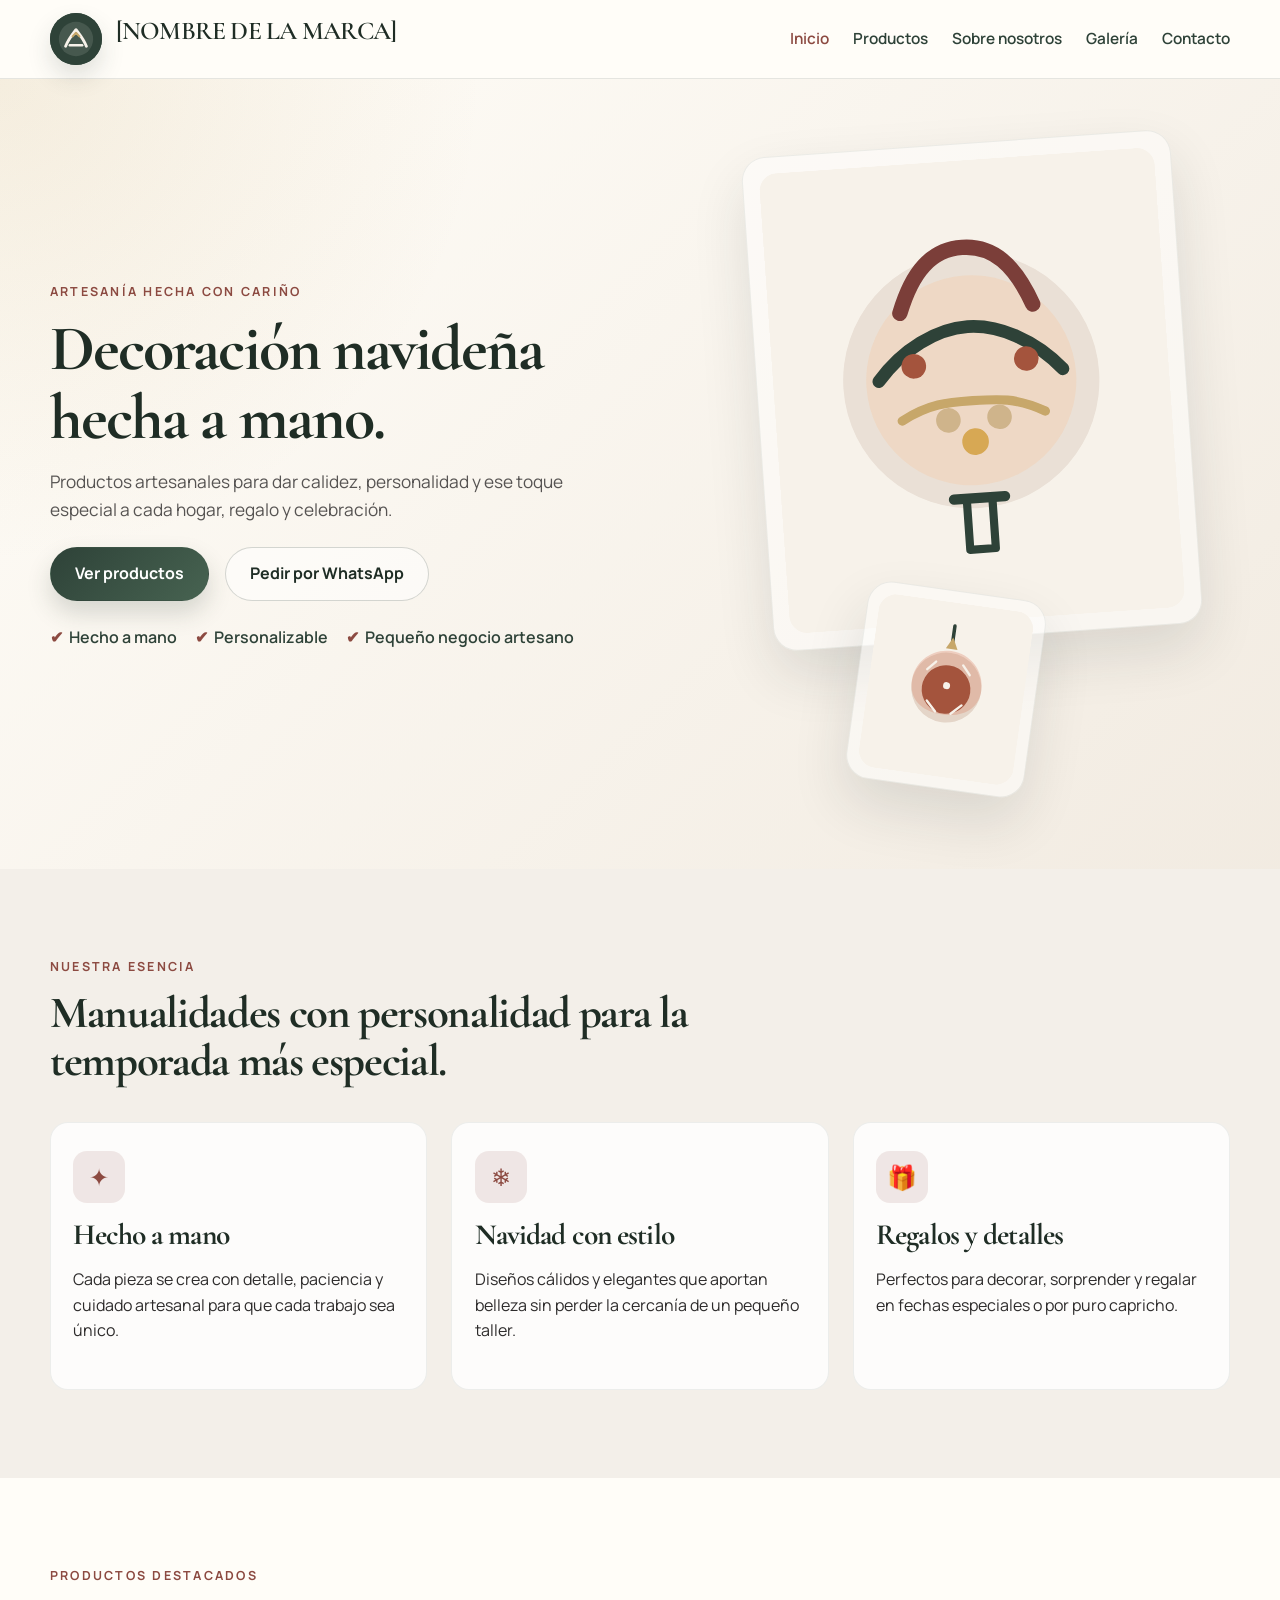
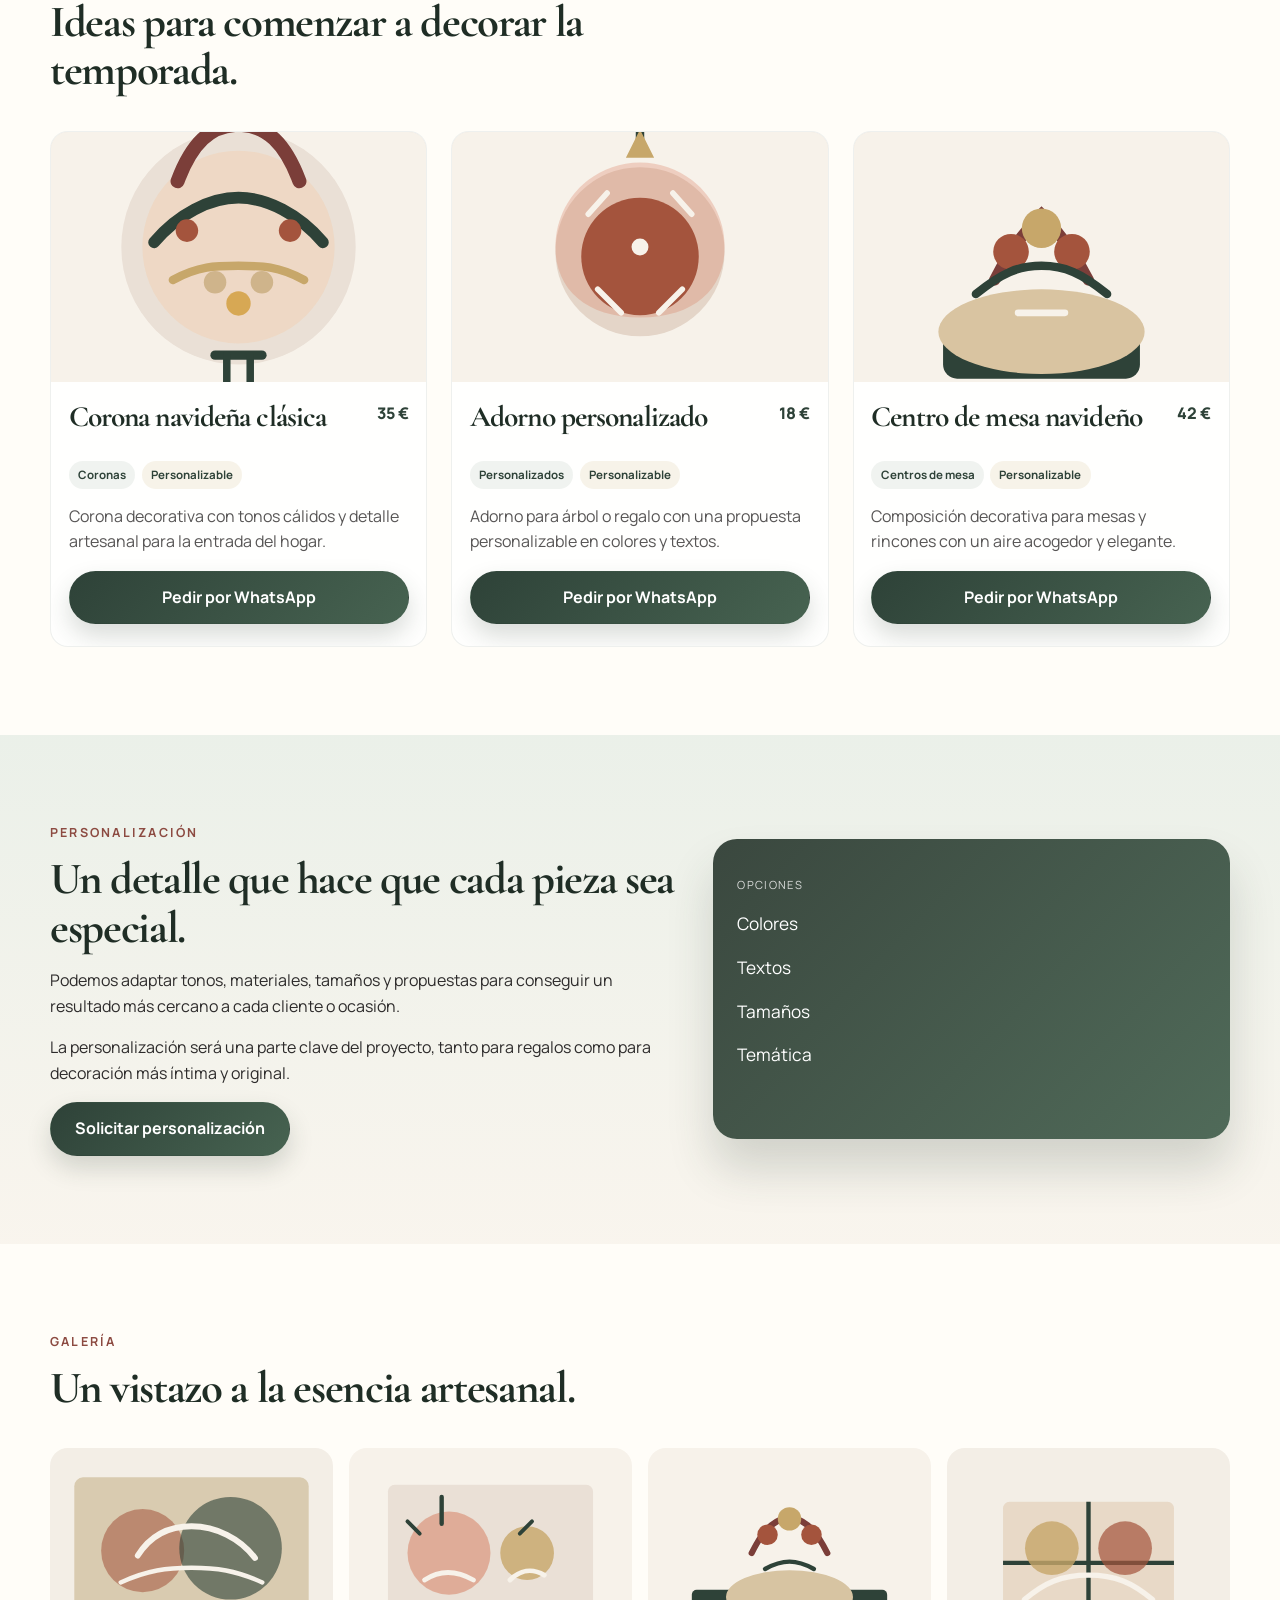
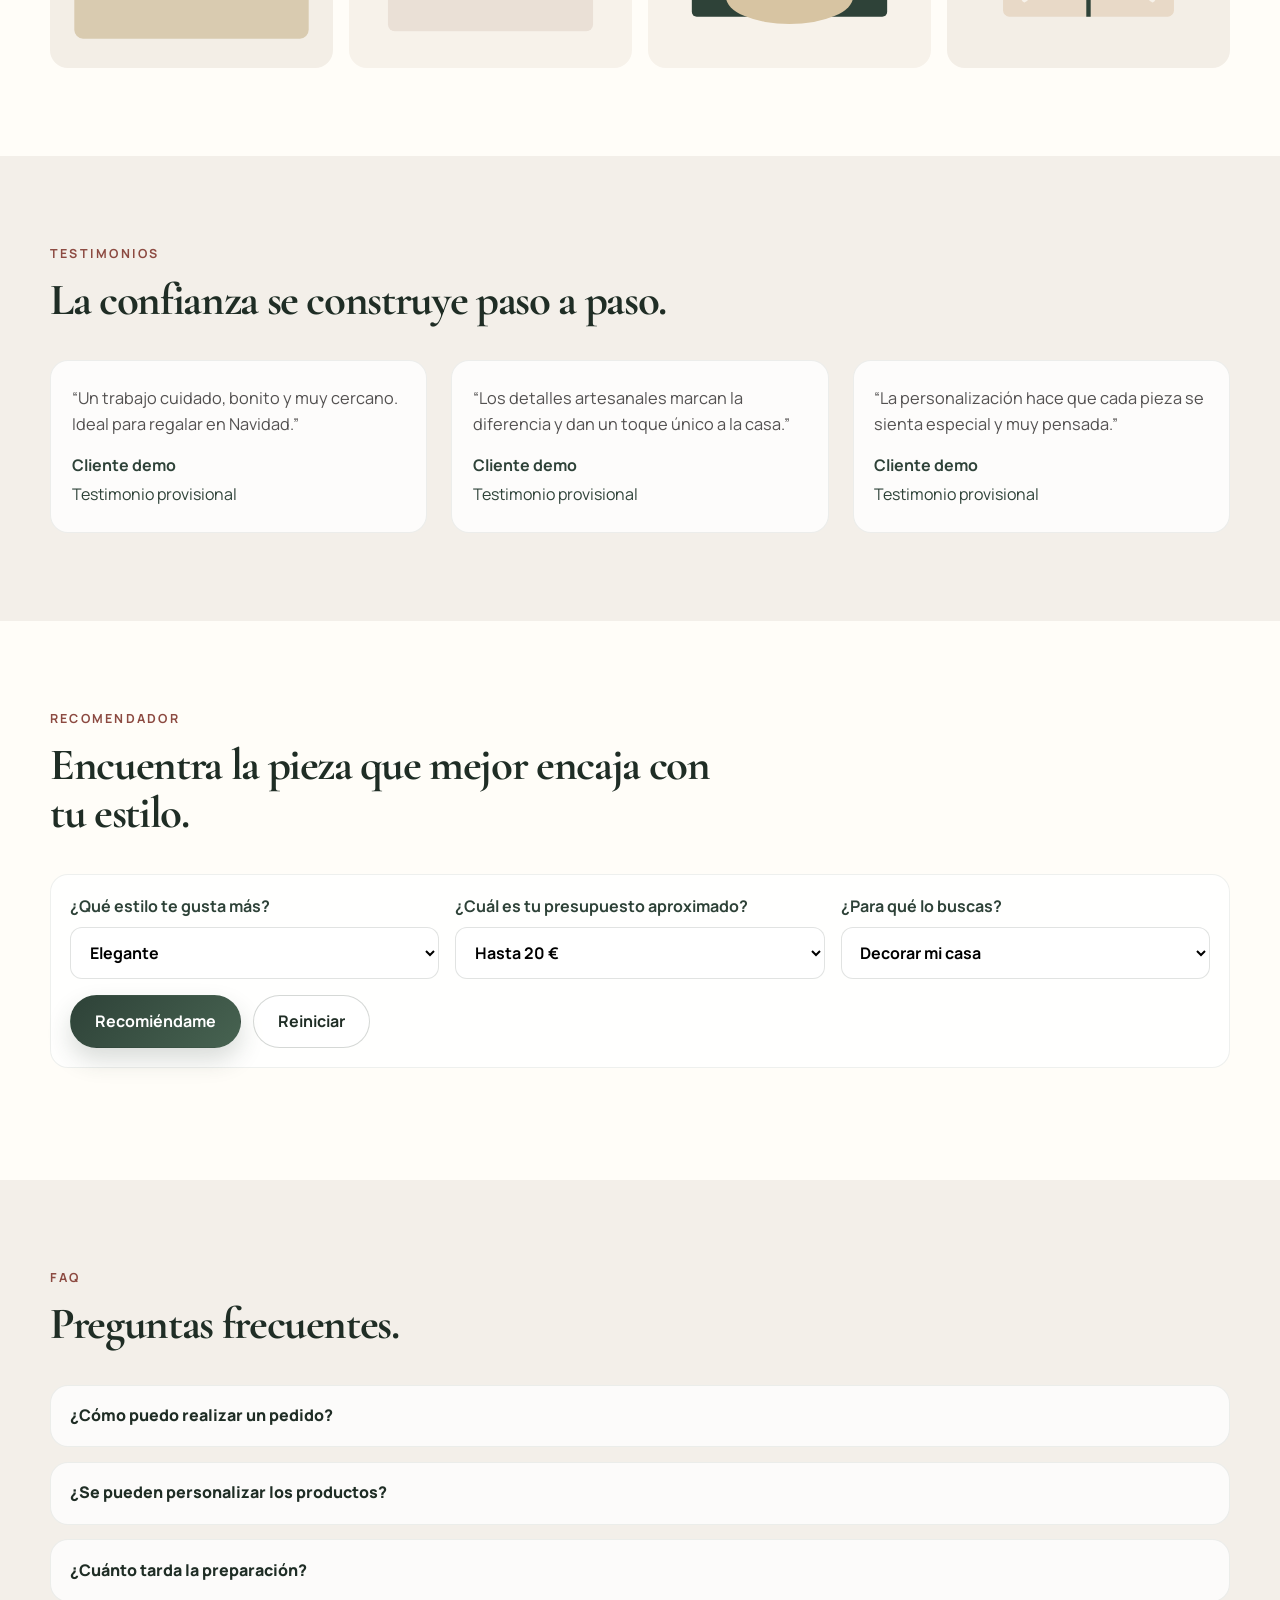
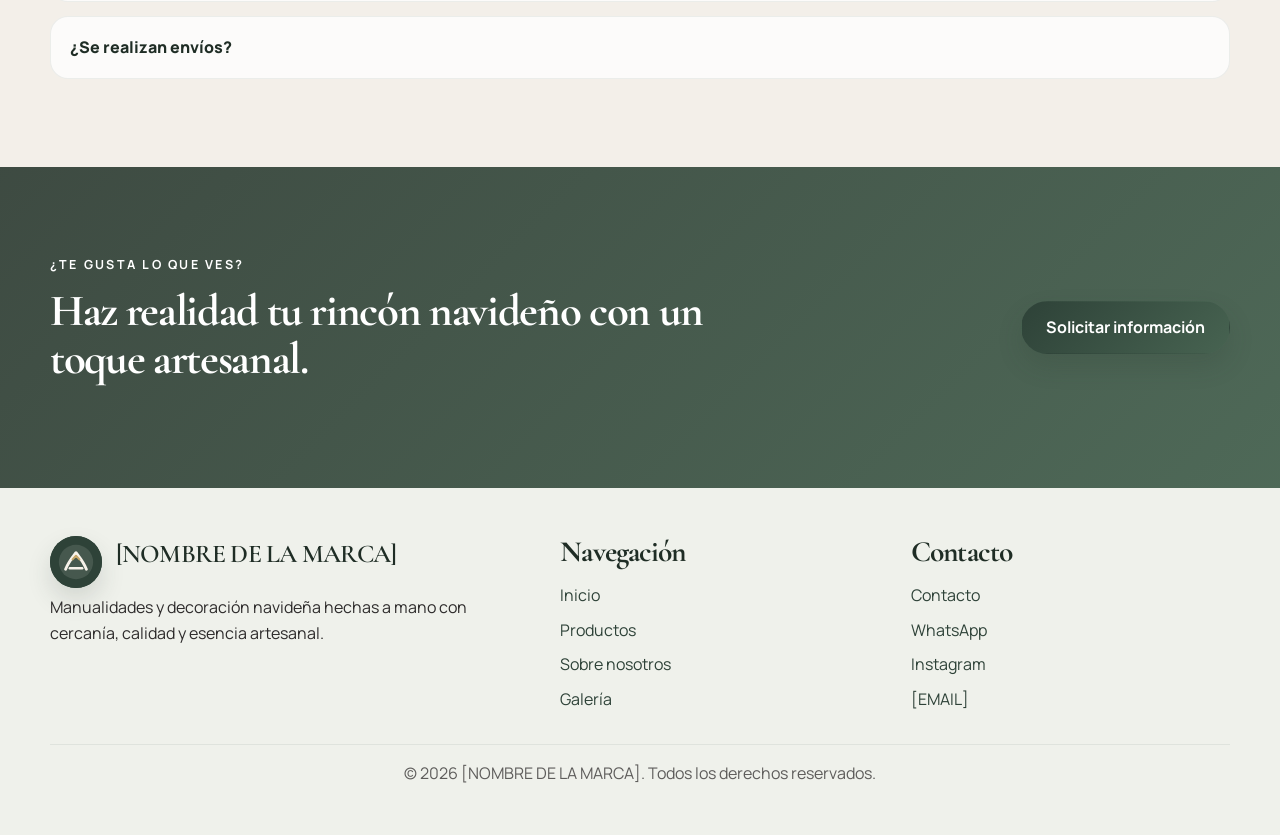
==== index.html @ ba1dcad4 "primer commit" ====
<!DOCTYPE html>
<html lang="es">
  <head>
    <meta charset="UTF-8" />
    <meta name="viewport" content="width=device-width, initial-scale=1.0" />
    <link rel="icon" href="img/logo/logo-placeholder.svg" type="image/svg+xml" />
    <title>[NOMBRE DE LA MARCA] | Decoración navideña hecha a mano</title>
    <meta
      name="description"
      content="Descubre la decoración navideña artesanal hecha a mano. Productos personalizados, regalos y detalles con encanto para cada hogar."
    />
    <meta property="og:title" content="[NOMBRE DE LA MARCA]" />
    <meta
      property="og:description"
      content="Manualidades y decoración navideña hechas a mano con un toque cercano y artesanal."
    />
    <meta property="og:type" content="website" />
    <meta name="theme-color" content="#3d4f3d" />
    <link rel="preconnect" href="https://fonts.googleapis.com" />
    <link rel="preconnect" href="https://fonts.gstatic.com" crossorigin />
    <link
      href="https://fonts.googleapis.com/css2?family=Cormorant+Garamond:wght@500;600;700&family=Manrope:wght@400;500;600;700&display=swap"
      rel="stylesheet"
    />
    <link rel="stylesheet" href="css/styles.css" />
  </head>
  <body data-page="home">
    <header class="site-header">
      <div class="container nav-wrapper">
        <a href="index.html" class="brand" aria-label="Volver a inicio">
          <img src="img/logo/logo-placeholder.svg" alt="Logo de [NOMBRE DE LA MARCA]" class="brand__logo" />
          <span class="brand__name">[NOMBRE DE LA MARCA]</span>
        </a>

        <button class="nav-toggle" aria-expanded="false" aria-controls="site-nav" aria-label="Abrir menú">
          <span></span>
          <span></span>
          <span></span>
        </button>

        <nav id="site-nav" class="site-nav" aria-label="Navegación principal">
          <ul>
            <li><a href="index.html" class="active">Inicio</a></li>
            <li><a href="productos.html">Productos</a></li>
            <li><a href="sobre-nosotros.html">Sobre nosotros</a></li>
            <li><a href="galeria.html">Galería</a></li>
            <li><a href="contacto.html">Contacto</a></li>
          </ul>
        </nav>
      </div>
    </header>

    <main>
      <section class="hero">
        <div class="container hero__grid">
          <div class="hero__content reveal">
            <p class="eyebrow">Artesanía hecha con cariño</p>
            <h1>Decoración navideña hecha a mano.</h1>
            <p class="hero__text">
              Productos artesanales para dar calidez, personalidad y ese toque especial a cada hogar, regalo y celebración.
            </p>
            <div class="hero__actions">
              <a href="productos.html" class="btn btn--primary">Ver productos</a>
              <a href="contacto.html" class="btn btn--secondary">Pedir por WhatsApp</a>
            </div>
            <ul class="hero__highlights" aria-label="Características del negocio">
              <li>Hecho a mano</li>
              <li>Personalizable</li>
              <li>Pequeño negocio artesano</li>
            </ul>
          </div>

          <div class="hero__visual reveal">
            <div class="hero__card hero__card--main">
              <img src="img/productos/corona-clasica.svg" alt="Corona navideña de ejemplo" />
            </div>
            <div class="hero__card hero__card--mini">
              <img src="img/productos/adorno-arbol.svg" alt="Adorno navideño de ejemplo" />
            </div>
          </div>
        </div>
      </section>

      <section class="section section--light">
        <div class="container">
          <div class="section-heading reveal">
            <p class="eyebrow">Nuestra esencia</p>
            <h2>Manualidades con personalidad para la temporada más especial.</h2>
          </div>

          <div class="feature-grid">
            <article class="feature-card reveal">
              <div class="feature-card__icon" aria-hidden="true">✦</div>
              <h3>Hecho a mano</h3>
              <p>Cada pieza se crea con detalle, paciencia y cuidado artesanal para que cada trabajo sea único.</p>
            </article>

            <article class="feature-card reveal">
              <div class="feature-card__icon" aria-hidden="true">❄</div>
              <h3>Navidad con estilo</h3>
              <p>Diseños cálidos y elegantes que aportan belleza sin perder la cercanía de un pequeño taller.</p>
            </article>

            <article class="feature-card reveal">
              <div class="feature-card__icon" aria-hidden="true">🎁</div>
              <h3>Regalos y detalles</h3>
              <p>Perfectos para decorar, sorprender y regalar en fechas especiales o por puro capricho.</p>
            </article>
          </div>
        </div>
      </section>

      <section class="section">
        <div class="container">
          <div class="section-heading reveal">
            <p class="eyebrow">Productos destacados</p>
            <h2>Ideas para comenzar a decorar la temporada.</h2>
          </div>
          <div id="featured-products" class="cards-grid"></div>
        </div>
      </section>

      <section class="section section--muted">
        <div class="container personalization">
          <div class="personalization__content reveal">
            <p class="eyebrow">Personalización</p>
            <h2>Un detalle que hace que cada pieza sea especial.</h2>
            <p>
              Podemos adaptar tonos, materiales, tamaños y propuestas para conseguir un resultado más cercano a cada cliente o ocasión.
            </p>
            <p>
              La personalización será una parte clave del proyecto, tanto para regalos como para decoración más íntima y original.
            </p>
            <a href="contacto.html" class="btn btn--primary">Solicitar personalización</a>
          </div>

          <div class="personalization__visual reveal">
            <div class="mini-panel">
              <span class="mini-panel__label">Opciones</span>
              <ul>
                <li>Colores</li>
                <li>Textos</li>
                <li>Tamaños</li>
                <li>Temática</li>
              </ul>
            </div>
          </div>
        </div>
      </section>

      <section class="section">
        <div class="container">
          <div class="section-heading reveal">
            <p class="eyebrow">Galería</p>
            <h2>Un vistazo a la esencia artesanal.</h2>
          </div>

          <div class="gallery-preview reveal">
            <img src="img/galeria/galeria-1.svg" alt="Detalle artesanal de una decoración navideña" />
            <img src="img/galeria/galeria-2.svg" alt="Trabajo artesanal de un adorno decorativo" />
            <img src="img/galeria/galeria-3.svg" alt="Preparación de un centro de mesa navideño" />
            <img src="img/galeria/galeria-4.svg" alt="Producto handmade con temática navideña" />
          </div>
        </div>
      </section>

      <section class="section section--light">
        <div class="container">
          <div class="section-heading reveal">
            <p class="eyebrow">Testimonios</p>
            <h2>La confianza se construye paso a paso.</h2>
          </div>

          <div class="testimonials-grid">
            <article class="testimonial reveal">
              <p>“Un trabajo cuidado, bonito y muy cercano. Ideal para regalar en Navidad.”</p>
              <div class="testimonial__meta">
                <strong>Cliente demo</strong>
                <span>Testimonio provisional</span>
              </div>
            </article>

            <article class="testimonial reveal">
              <p>“Los detalles artesanales marcan la diferencia y dan un toque único a la casa.”</p>
              <div class="testimonial__meta">
                <strong>Cliente demo</strong>
                <span>Testimonio provisional</span>
              </div>
            </article>

            <article class="testimonial reveal">
              <p>“La personalización hace que cada pieza se sienta especial y muy pensada.”</p>
              <div class="testimonial__meta">
                <strong>Cliente demo</strong>
                <span>Testimonio provisional</span>
              </div>
            </article>
          </div>
        </div>
      </section>

      <section class="section">
        <div class="container">
          <div class="section-heading reveal">
            <p class="eyebrow">Recomendador</p>
            <h2>Encuentra la pieza que mejor encaja con tu estilo.</h2>
          </div>

          <form id="product-recommend-form" class="recommender reveal" novalidate>
            <div class="recommender__field">
              <label for="style-choice">¿Qué estilo te gusta más?</label>
              <select id="style-choice">
                <option value="elegante">Elegante</option>
                <option value="rustico">Rústico</option>
                <option value="moderno">Moderno</option>
                <option value="calido">Cálido</option>
              </select>
            </div>

            <div class="recommender__field">
              <label for="budget-choice">¿Cuál es tu presupuesto aproximado?</label>
              <select id="budget-choice">
                <option value="20">Hasta 20 €</option>
                <option value="35">Hasta 35 €</option>
                <option value="50">Hasta 50 €</option>
                <option value="100">Hasta 100 €</option>
              </select>
            </div>

            <div class="recommender__field">
              <label for="occasion-choice">¿Para qué lo buscas?</label>
              <select id="occasion-choice">
                <option value="casa">Decorar mi casa</option>
                <option value="arbol">Decorar el árbol</option>
                <option value="regalo">Regalar</option>
                <option value="personalizado">Algo personalizado</option>
              </select>
            </div>

            <div class="recommender__actions">
              <button type="submit" class="btn btn--primary">Recomiéndame</button>
              <button type="reset" class="btn btn--secondary">Reiniciar</button>
            </div>
          </form>

          <div id="recommendation-results" class="recommendation-results"></div>
        </div>
      </section>

      <section class="section section--light">
        <div class="container">
          <div class="section-heading reveal">
            <p class="eyebrow">FAQ</p>
            <h2>Preguntas frecuentes.</h2>
          </div>

          <div class="faq-list reveal">
            <article class="faq-item">
              <button type="button" class="faq-question" aria-expanded="false">
                ¿Cómo puedo realizar un pedido?
              </button>
              <div class="faq-answer">
                <p>Se puede consultar disponibilidad y detalles directamente por WhatsApp o a través del formulario de contacto.</p>
              </div>
            </article>

            <article class="faq-item">
              <button type="button" class="faq-question" aria-expanded="false">
                ¿Se pueden personalizar los productos?
              </button>
              <div class="faq-answer">
                <p>Muchas piezas admiten personalización y se pueden adaptar según el gusto, colores, textos o temática. Este dato dependerá del producto concreto.</p>
              </div>
            </article>

            <article class="faq-item">
              <button type="button" class="faq-question" aria-expanded="false">
                ¿Cuánto tarda la preparación?
              </button>
              <div class="faq-answer">
                <p>El plazo de preparación dependerá del tipo de producto, la época del año y la personalización. Se puede consultar en cada caso por WhatsApp.</p>
              </div>
            </article>

            <article class="faq-item">
              <button type="button" class="faq-question" aria-expanded="false">
                ¿Se realizan envíos?
              </button>
              <div class="faq-answer">
                <p>La opción de envío dependerá del proyecto y la zona de entrega. Está preparada para confirmarse con el cliente según el caso.</p>
              </div>
            </article>
          </div>
        </div>
      </section>

      <section class="section CTA">
        <div class="container CTA__content reveal">
          <div>
            <p class="eyebrow">¿Te gusta lo que ves?</p>
            <h2>Haz realidad tu rincón navideño con un toque artesanal.</h2>
          </div>
          <a href="contacto.html" class="btn btn--primary">Solicitar información</a>
        </div>
      </section>
    </main>

    <footer class="site-footer">
      <div class="container footer-grid">
        <div>
          <a href="index.html" class="brand brand--footer">
            <img src="img/logo/logo-placeholder.svg" alt="Logo de [NOMBRE DE LA MARCA]" class="brand__logo" />
            <span class="brand__name">[NOMBRE DE LA MARCA]</span>
          </a>
          <p>Manualidades y decoración navideña hechas a mano con cercanía, calidad y esencia artesanal.</p>
        </div>

        <div>
          <h3>Navegación</h3>
          <ul class="footer-links">
            <li><a href="index.html">Inicio</a></li>
            <li><a href="productos.html">Productos</a></li>
            <li><a href="sobre-nosotros.html">Sobre nosotros</a></li>
            <li><a href="galeria.html">Galería</a></li>
          </ul>
        </div>

        <div>
          <h3>Contacto</h3>
          <ul class="footer-links">
            <li><a href="contacto.html">Contacto</a></li>
            <li><a href="https://wa.me/?text=Hola%2C%20me%20gustar%C3%ADa%20saber%20m%C3%A1s%20sobre%20vuestros%20productos." target="_blank" rel="noreferrer">WhatsApp</a></li>
            <li><a href="https://instagram.com/[INSTAGRAM]" target="_blank" rel="noreferrer">Instagram</a></li>
            <li><a href="mailto:[EMAIL]">[EMAIL]</a></li>
          </ul>
        </div>
      </div>

      <div class="container footer-bottom">
        <p>© <span id="year"></span> [NOMBRE DE LA MARCA]. Todos los derechos reservados.</p>
      </div>
    </footer>

    <script src="js/script.js"></script>
  </body>
</html>
---- css/styles.css ----
:root {
  --forest-900: #1f2d25;
  --forest-700: #2e4238;
  --forest-500: #476351;
  --pine-200: #dfe7dc;
  --cream: #f7f2ea;
  --ivory: #fffdf8;
  --rose: #8c4a41;
  --rose-soft: #c78d82;
  --gold: #c7a76a;
  --charcoal: #2d2b2b;
  --shadow: rgba(31, 45, 37, 0.14);
  --radius-lg: 24px;
  --radius-md: 18px;
  --radius-sm: 12px;
  --container: 1180px;
}

* { box-sizing: border-box; }
html { scroll-behavior: smooth; }
body {
  margin: 0;
  font-family: "Manrope", sans-serif;
  background: var(--ivory);
  color: var(--charcoal);
  line-height: 1.6;
}
img { max-width: 100%; display: block; }
a { color: inherit; text-decoration: none; }
button, input, textarea { font: inherit; }
.container { width: min(var(--container), calc(100% - 2rem)); margin: 0 auto; }
h1, h2, h3, .brand__name {
  font-family: "Cormorant Garamond", serif;
  line-height: 1.08;
  letter-spacing: -0.03em;
  margin: 0 0 1rem;
  color: var(--forest-900);
}
h1 { font-size: clamp(2.8rem, 5vw, 5rem); max-width: 620px; }
h2 { font-size: clamp(2.1rem, 3.5vw, 3.2rem); max-width: 700px; }
h3 { font-size: clamp(1.5rem, 2.3vw, 2rem); }
p { margin: 0 0 1rem; }
.eyebrow {
  text-transform: uppercase;
  letter-spacing: 0.18em;
  font-size: 0.78rem;
  font-weight: 700;
  color: var(--rose);
  margin-bottom: 0.75rem;
}
.section { padding: 5.5rem 0; }
.section--light { background: #f3efe9; }
.section--muted { background: linear-gradient(180deg, rgba(228, 236, 228, 0.75), rgba(247, 242, 234, 0.75)); }
.site-header {
  position: sticky; top: 0; z-index: 20; background: rgba(255, 253, 248, 0.9); backdrop-filter: blur(14px);
  border-bottom: 1px solid rgba(47, 61, 52, 0.12);
}
.nav-wrapper {
  display: flex; align-items: center; justify-content: space-between; min-height: 78px; gap: 1rem;
}
.brand { display: inline-flex; align-items: center; gap: 0.85rem; flex-shrink: 0; }
.brand__logo { width: 52px; height: 52px; border-radius: 50%; object-fit: cover; background: var(--forest-700); box-shadow: 0 12px 25px rgba(47, 61, 52, 0.15); }
.brand__name { font-size: clamp(1.5rem, 2vw, 2.1rem); font-weight: 600; }
.site-nav ul {
  display: flex; align-items: center; gap: 1.5rem; list-style: none; margin: 0; padding: 0;
}
.site-nav a { color: var(--forest-700); font-size: 0.96rem; font-weight: 600; transition: color 0.2s ease; }
.site-nav a:hover, .site-nav a:focus-visible, .site-nav a.active { color: var(--rose); }
.nav-toggle {
  display: none; flex-direction: column; justify-content: center; gap: 0.25rem; width: 46px; height: 46px;
  border: 1px solid rgba(47, 61, 52, 0.15); border-radius: 12px; background: transparent; cursor: pointer;
}
.nav-toggle span { display: block; width: 20px; height: 2px; background: var(--forest-900); margin: 0 auto; border-radius: 2px; }
.hero { padding: 4rem 0 5rem; background: radial-gradient(circle at top left, rgba(199, 167, 106, 0.18), transparent 32%), linear-gradient(135deg, rgba(255, 253, 248, 0.92), rgba(241, 234, 224, 0.95)); }
.hero__grid, .personalization, .story-grid, .contact-grid { display: grid; gap: 2rem; align-items: center; }
.hero__grid { grid-template-columns: 1.1fr 0.9fr; }
.hero__content, .hero__visual, .personalization__content, .personalization__visual, .story-image, .story-copy, .contact-panel { position: relative; }
.hero__text { font-size: 1.08rem; color: rgba(45, 43, 43, 0.8); max-width: 560px; }
.hero__actions { display: flex; flex-wrap: wrap; gap: 1rem; margin: 1.5rem 0; }
.btn {
  display: inline-flex; align-items: center; justify-content: center; min-height: 48px; padding: 0.8rem 1.5rem;
  border-radius: 999px; border: 1px solid transparent; font-weight: 700; transition: transform 0.2s ease, box-shadow 0.2s ease, background-color 0.2s ease;
}
.btn:hover, .btn:focus-visible { transform: translateY(-1px); }
.btn--primary { background: linear-gradient(135deg, var(--forest-700), var(--forest-500)); color: white; box-shadow: 0 12px 24px rgba(47, 61, 52, 0.18); }
.btn--secondary { background: rgba(255, 255, 255, 0.5); border-color: rgba(47, 61, 52, 0.2); color: var(--forest-900); }
.hero__highlights { list-style: none; display: flex; flex-wrap: wrap; gap: 0.85rem 1.1rem; padding: 0; margin: 1rem 0 0; color: var(--forest-700); font-weight: 600; }
.hero__highlights li::before { content: "✔"; color: var(--rose); margin-right: 0.4rem; }
.hero__visual { display: grid; place-items: center; min-height: 460px; }
.hero__card { background: rgba(255, 255, 255, 0.45); border: 1px solid rgba(47, 61, 52, 0.08); border-radius: var(--radius-lg); box-shadow: 0 25px 55px rgba(34, 43, 39, 0.12); overflow: hidden; }
.hero__card--main { width: min(100%, 430px); aspect-ratio: 1 / 1.15; padding: 1rem; transform: rotate(-4deg); }
.hero__card--mini { width: 180px; padding: 0.7rem; margin-left: -3.2rem; margin-top: -3rem; transform: rotate(8deg); }
.hero__card img { width: 100%; height: 100%; object-fit: cover; border-radius: 18px; }
.section-heading { margin-bottom: 2.25rem; }
.feature-grid, .values-grid, .testimonials-grid { display: grid; gap: 1.5rem; }
.feature-grid { grid-template-columns: repeat(3, minmax(0, 1fr)); }
.feature-card, .value-card, .testimonial, .product-card, .contact-panel { background: rgba(255, 255, 255, 0.8); border: 1px solid rgba(47, 61, 52, 0.08); border-radius: var(--radius-md); box-shadow: var(--shadow); }
.feature-card, .value-card { padding: 1.8rem 1.4rem; }
.feature-card__icon { width: 52px; height: 52px; display: grid; place-items: center; margin-bottom: 1rem; border-radius: 14px; background: rgba(140, 74, 65, 0.12); color: var(--rose); font-size: 1.5rem; }
.cards-grid { display: grid; grid-template-columns: repeat(3, minmax(0, 1fr)); gap: 1.5rem; }
.product-card { overflow: hidden; }
.product-card__image { position: relative; height: 250px; overflow: hidden; background: #e9e3db; }
.product-card__image img { width: 100%; height: 100%; object-fit: cover; }
.product-card__body { padding: 1.2rem 1.1rem 1.4rem; }
.product-card__head { display: flex; align-items: start; justify-content: space-between; gap: 0.75rem; margin-bottom: 0.75rem; }
.product-card__price { font-weight: 800; color: var(--forest-700); }
.product-card__badge { display: inline-flex; align-items: center; padding: 0.35rem 0.7rem; border-radius: 999px; background: rgba(199, 167, 106, 0.14); color: var(--forest-700); font-size: 0.72rem; font-weight: 700; text-transform: uppercase; }
.product-card__meta { display: flex; flex-wrap: wrap; gap: 0.4rem; margin-bottom: 0.9rem; }
.meta-pill { display: inline-flex; align-items: center; padding: 0.32rem 0.58rem; border-radius: 999px; background: rgba(71, 99, 81, 0.08); color: var(--forest-700); font-size: 0.72rem; font-weight: 700; }
.meta-pill--warning { background: rgba(199, 167, 106, 0.14); }
.product-card__description { color: rgba(45, 43, 43, 0.8); margin-bottom: 1rem; }
.product-card__actions { display: flex; align-items: center; justify-content: space-between; gap: 0.75rem; }
.product-card__actions .btn { flex: 1; padding-inline: 0.9rem; }
.product-card__status { font-size: 0.75rem; font-weight: 700; text-transform: uppercase; letter-spacing: 0.08em; }
.product-card__status--available { color: #246b49; }
.product-card__status--unavailable { color: #7a4d4d; }
.personalization { grid-template-columns: 1.1fr 0.9fr; }
.mini-panel {
  background: linear-gradient(135deg, rgba(47, 61, 52, 0.94), rgba(71, 99, 81, 0.95)); min-height: 300px; border-radius: var(--radius-lg); padding: 2rem 1.5rem; color: white; box-shadow: 0 30px 46px rgba(47, 61, 52, 0.18);
}
.mini-panel__label { display: inline-block; margin-bottom: 1rem; opacity: 0.8; letter-spacing: 0.12em; text-transform: uppercase; font-size: 0.7rem; }
.mini-panel ul { list-style: none; padding: 0; margin: 0; display: grid; gap: 1rem; font-size: 1.08rem; }
.gallery-preview { display: grid; grid-template-columns: repeat(4, minmax(0, 1fr)); gap: 1rem; }
.gallery-preview img { width: 100%; height: 220px; object-fit: cover; border-radius: var(--radius-md); box-shadow: var(--shadow); }
.gallery-grid { display: grid; grid-template-columns: repeat(3, minmax(0, 1fr)); gap: 1rem; }
.gallery-grid img, .lightbox__image { width: 100%; height: 260px; object-fit: cover; border-radius: var(--radius-md); box-shadow: var(--shadow); cursor: pointer; transition: transform 0.25s ease; }
.gallery-grid img:hover, .gallery-grid img:focus-visible { transform: translateY(-2px); }
.testimonials-grid { grid-template-columns: repeat(3, minmax(0, 1fr)); }
.testimonial { padding: 1.5rem 1.3rem; }
.testimonial p { color: rgba(45, 43, 43, 0.82); font-size: 1.02rem; }
.testimonial__meta { display: flex; flex-direction: column; gap: 0.2rem; color: var(--forest-700); }
.CTA { background: linear-gradient(135deg, rgba(47, 61, 52, 0.93), rgba(71, 99, 81, 0.96)); color: white; }
.CTA__content { display: flex; align-items: center; justify-content: space-between; gap: 1.5rem; }
.CTA__content h2, .CTA__content .eyebrow { color: white; }
.site-footer { background: #eff1eb; padding-top: 3rem; }
.footer-grid { display: grid; grid-template-columns: 1.5fr 1fr 1fr; gap: 2rem; padding-bottom: 2rem; }
.footer-links { list-style: none; padding: 0; margin: 0; display: grid; gap: 0.55rem; color: var(--forest-700); }
.footer-bottom { border-top: 1px solid rgba(47, 61, 52, 0.08); padding: 1rem 0 2rem; text-align: center; color: rgba(45, 43, 43, 0.75); }
.page-hero { padding: 4.5rem 0 2.5rem; background: linear-gradient(135deg, rgba(255, 253, 248, 0.9), rgba(225, 229, 216, 0.9)); }
.small-hero { padding-bottom: 2rem; }
.page-hero__content { max-width: 760px; }
.filter-bar { display: flex; flex-wrap: wrap; gap: 0.75rem; margin-bottom: 2rem; }
.filter-btn { border: 1px solid rgba(47, 61, 52, 0.1); background: white; color: var(--forest-700); border-radius: 999px; padding: 0.7rem 1rem; font-weight: 700; cursor: pointer; transition: all 0.2s ease; }
.filter-btn.active, .filter-btn:hover, .filter-btn:focus-visible { background: var(--forest-700); border-color: var(--forest-700); color: white; }
.story-grid { grid-template-columns: 0.9fr 1.1fr; }
.story-image img { border-radius: var(--radius-lg); min-height: 450px; width: 100%; object-fit: cover; box-shadow: var(--shadow); }
.values-grid { grid-template-columns: repeat(3, minmax(0, 1fr)); }
.contact-grid { grid-template-columns: 0.9fr 1.1fr; }
.contact-panel { padding: 1.75rem; }
.contact-list { list-style: none; margin: 0; padding: 0; display: grid; gap: 1rem; }
.contact-list li { display: grid; gap: 0.2rem; color: var(--forest-700); }
.contact-list span { font-size: 0.8rem; text-transform: uppercase; letter-spacing: 0.12em; color: var(--rose); font-weight: 700; }
.field-group { display: grid; gap: 0.45rem; margin-bottom: 1rem; }
label { font-weight: 700; color: var(--forest-700); }
.sr-only {
  position: absolute;
  width: 1px;
  height: 1px;
  padding: 0;
  margin: -1px;
  overflow: hidden;
  clip: rect(0, 0, 0, 0);
  white-space: nowrap;
  border: 0;
}

.catalog-controls {
  display: grid;
  grid-template-columns: minmax(0, 1.7fr) minmax(160px, 0.8fr) auto auto auto;
  gap: 1rem;
  align-items: center;
  background: rgba(255, 255, 255, 0.75);
  border: 1px solid rgba(47, 61, 52, 0.08);
  box-shadow: var(--shadow);
  border-radius: var(--radius-md);
  padding: 1rem;
  margin-bottom: 1.5rem;
}

.search-field,
.select-field,
.check-field {
  display: flex;
  align-items: center;
  width: 100%;
}

.search-field input,
.select-field select,
.check-field input {
  width: 100%;
}

.search-field input,
.select-field select {
  min-height: 48px;
  border: 1px solid rgba(47, 61, 52, 0.14);
  border-radius: 12px;
  background: rgba(255, 255, 255, 0.8);
  padding: 0.8rem 0.9rem;
  color: var(--charcoal);
}

.check-field {
  gap: 0.5rem;
  font-size: 0.94rem;
  color: var(--forest-700);
  font-weight: 700;
}

.check-field input {
  width: auto;
  accent-color: var(--rose);
}

.catalog-summary {
  display: flex;
  justify-content: flex-end;
  margin-bottom: 1.2rem;
}

.result-count {
  display: inline-flex;
  background: rgba(140, 74, 65, 0.08);
  border: 1px solid rgba(140, 74, 65, 0.15);
  color: var(--forest-700);
  border-radius: 999px;
  padding: 0.5rem 0.8rem;
  font-size: 0.8rem;
  font-weight: 800;
  letter-spacing: 0.06em;
  text-transform: uppercase;
}

.cards-grid--catalog .product-card { position: relative; }

.favorite-btn {
  position: absolute;
  top: 0.9rem;
  right: 0.9rem;
  width: 42px;
  height: 42px;
  border: none;
  border-radius: 50%;
  background: rgba(255, 255, 255, 0.88);
  color: rgba(47, 61, 52, 0.75);
  font-size: 1.4rem;
  line-height: 1;
  cursor: pointer;
  box-shadow: 0 10px 20px rgba(31, 45, 37, 0.12);
  transition: transform 0.2s ease, background 0.2s ease, color 0.2s ease;
}

.favorite-btn.is-active {
  background: rgba(140, 74, 65, 0.12);
  color: var(--rose);
}

.favorite-btn:hover,
.favorite-btn:focus-visible {
  transform: translateY(-1px);
}

.empty-state,
.favorites-empty,
.recommendation-empty {
  color: var(--forest-700);
  font-weight: 600;
  text-align: center;
  padding: 1.5rem 0 0;
}

.favorites-list {
  display: grid;
  gap: 1rem;
}

.favorite-item {
  display: grid;
  grid-template-columns: 120px minmax(0, 1fr);
  gap: 1rem;
  align-items: center;
  background: rgba(255, 255, 255, 0.8);
  border: 1px solid rgba(47, 61, 52, 0.08);
  border-radius: var(--radius-md);
  box-shadow: var(--shadow);
  padding: 1rem;
}

.favorite-item img {
  width: 100%;
  height: 110px;
  object-fit: cover;
  border-radius: 12px;
}

.favorite-item h3 {
  margin-bottom: 0.35rem;
}

.favorite-item p {
  margin-bottom: 0.5rem;
}

.favorite-item__meta {
  display: flex;
  justify-content: space-between;
  gap: 1rem;
  align-items: center;
  color: var(--forest-700);
  font-weight: 700;
}

.favorite-item__meta a {
  color: var(--rose);
}

.modal {
  position: fixed;
  inset: 0;
  display: none;
  align-items: center;
  justify-content: center;
  padding: 1.5rem;
  background: rgba(12, 14, 15, 0.64);
  z-index: 80;
}

.modal.is-open {
  display: flex;
}

.modal__backdrop {
  position: absolute;
  inset: 0;
}

.modal__dialog {
  position: relative;
  width: min(100%, 560px);
  background: var(--ivory);
  border-radius: var(--radius-lg);
  padding: 1.75rem;
  box-shadow: 0 32px 60px rgba(16, 20, 18, 0.18);
  z-index: 1;
}

.modal__close {
  position: absolute;
  top: 1rem;
  right: 1rem;
  width: 42px;
  height: 42px;
  border: none;
  border-radius: 50%;
  background: rgba(47, 61, 52, 0.06);
  color: var(--forest-900);
  font-size: 1.8rem;
  cursor: pointer;
}

.modal__actions {
  display: flex;
  justify-content: flex-end;
  gap: 0.75rem;
  margin-top: 1rem;
}

.btn--small {
  min-height: 42px;
  padding: 0.6rem 0.9rem;
  font-size: 0.8rem;
}

.recommender {
  display: grid;
  grid-template-columns: repeat(3, minmax(0, 1fr));
  gap: 1rem;
  background: rgba(255, 255, 255, 0.8);
  border: 1px solid rgba(47, 61, 52, 0.08);
  border-radius: var(--radius-md);
  box-shadow: var(--shadow);
  padding: 1.2rem;
  margin-bottom: 1.5rem;
}

.recommender__field {
  display: grid;
  gap: 0.5rem;
  font-weight: 700;
  color: var(--forest-700);
}

.recommender__field select {
  min-height: 48px;
  border: 1px solid rgba(47, 61, 52, 0.14);
  border-radius: 12px;
  background: rgba(255, 255, 255, 0.7);
  padding: 0.8rem 0.9rem;
}

.recommender__actions {
  display: flex;
  gap: 0.75rem;
  align-items: flex-end;
}

.recommendation-results {
  display: grid;
  gap: 1rem;
}

.recommendation-card {
  display: grid;
  grid-template-columns: 160px minmax(0, 1fr);
  gap: 1rem;
  background: rgba(255, 255, 255, 0.82);
  border: 1px solid rgba(47, 61, 52, 0.08);
  border-radius: var(--radius-md);
  padding: 1rem;
  box-shadow: var(--shadow);
}

.recommendation-card img {
  width: 100%;
  height: 150px;
  object-fit: cover;
  border-radius: 12px;
}

.recommendation-card__meta {
  display: flex;
  justify-content: space-between;
  align-items: center;
  gap: 1rem;
  margin-top: 1rem;
}

.faq-list {
  display: grid;
  gap: 0.9rem;
}

.faq-item {
  background: rgba(255, 255, 255, 0.75);
  border: 1px solid rgba(47, 61, 52, 0.08);
  border-radius: var(--radius-md);
  box-shadow: var(--shadow);
  overflow: hidden;
}

.faq-question {
  width: 100%;
  text-align: left;
  border: none;
  background: transparent;
  color: var(--forest-900);
  font-weight: 800;
  padding: 1.1rem 1.2rem;
  cursor: pointer;
}

.faq-answer {
  max-height: 0;
  overflow: hidden;
  transition: max-height 0.25s ease;
  padding: 0 1.2rem;
}

.faq-answer p {
  margin: 0 0 1rem;
  color: rgba(45, 43, 43, 0.8);
}

body.modal-open {
  overflow: hidden;
}

input, textarea, select { font: inherit; }
input:focus, textarea:focus, select:focus { outline: 2px solid rgba(140, 74, 65, 0.28); border-color: rgba(140, 74, 65, 0.4); }
.form-message { margin-top: 0.9rem; min-height: 1.5rem; font-weight: 700; }
.form-message--error { color: #8d3d3d; }
.form-message--success { color: #246b49; }
.lightbox { position: fixed; inset: 0; display: none; align-items: center; justify-content: center; padding: 1.5rem; background: rgba(8, 10, 12, 0.82); z-index: 100; }
.lightbox.is-open { display: flex; }
.lightbox__close { position: absolute; top: 1.2rem; right: 1.2rem; width: 44px; height: 44px; border: 0; border-radius: 999px; background: rgba(255, 255, 255, 0.12); color: white; font-size: 2rem; cursor: pointer; }
#lightbox-image { max-width: min(90vw, 960px); max-height: 85vh; border-radius: 18px; object-fit: contain; box-shadow: 0 30px 60px rgba(0, 0, 0, 0.32); }
.reveal { opacity: 0; transform: translateY(18px); transition: opacity 0.5s ease, transform 0.5s ease; }
.reveal.in-view { opacity: 1; transform: translateY(0); }
@media (max-width: 900px) {
  .hero__grid, .personalization, .story-grid, .contact-grid, .feature-grid, .values-grid, .cards-grid, .testimonials-grid, .gallery-grid, .gallery-preview, .footer-grid { grid-template-columns: 1fr 1fr; }
  .hero__grid, .personalization, .story-grid, .contact-grid, .footer-grid { grid-template-columns: 1fr; }
  .CTA__content { flex-direction: column; align-items: flex-start; }
}
@media (max-width: 720px) {
  .nav-toggle { display: inline-flex; }
  .site-nav { position: absolute; top: calc(100% + 8px); left: 0; right: 0; display: none; background: rgba(255, 253, 248, 0.98); border-bottom: 1px solid rgba(47, 61, 52, 0.1); padding: 1rem 0 1.2rem; }
  .site-nav.is-open { display: block; }
  .site-nav ul { flex-direction: column; align-items: flex-start; gap: 0.7rem; width: min(var(--container), calc(100% - 2rem)); margin: 0 auto; }
  .feature-grid, .cards-grid, .gallery-grid, .gallery-preview, .testimonials-grid, .values-grid, .recommender { grid-template-columns: 1fr; }
  .catalog-controls { grid-template-columns: 1fr; }
  .recommender__actions, .favorite-item__meta, .modal__actions, .product-card__actions { flex-direction: column; align-items: stretch; }
  .favorite-item { grid-template-columns: 1fr; }
  .recommendation-card { grid-template-columns: 1fr; }
  .hero { padding-top: 2.5rem; }
  .hero__visual { min-height: 330px; }
  .btn { width: 100%; }
  .hero__actions { flex-direction: column; }
}
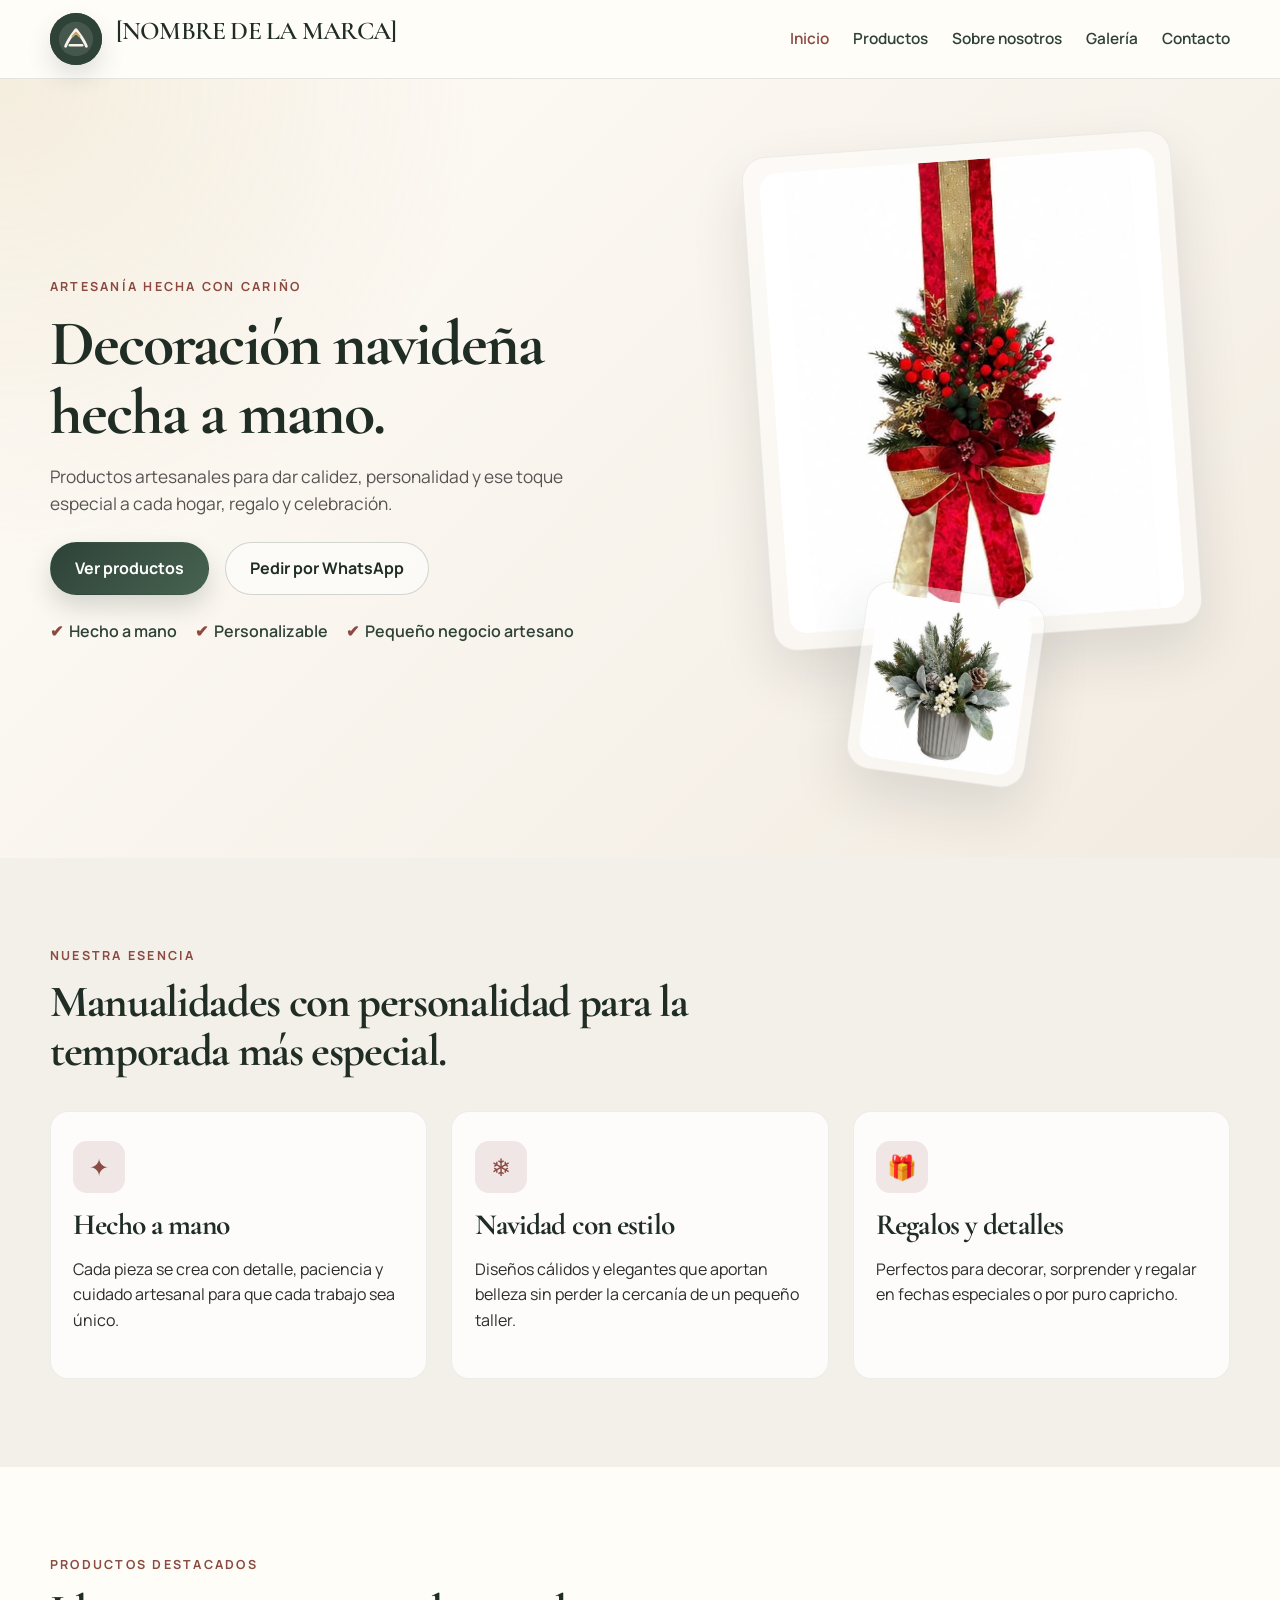
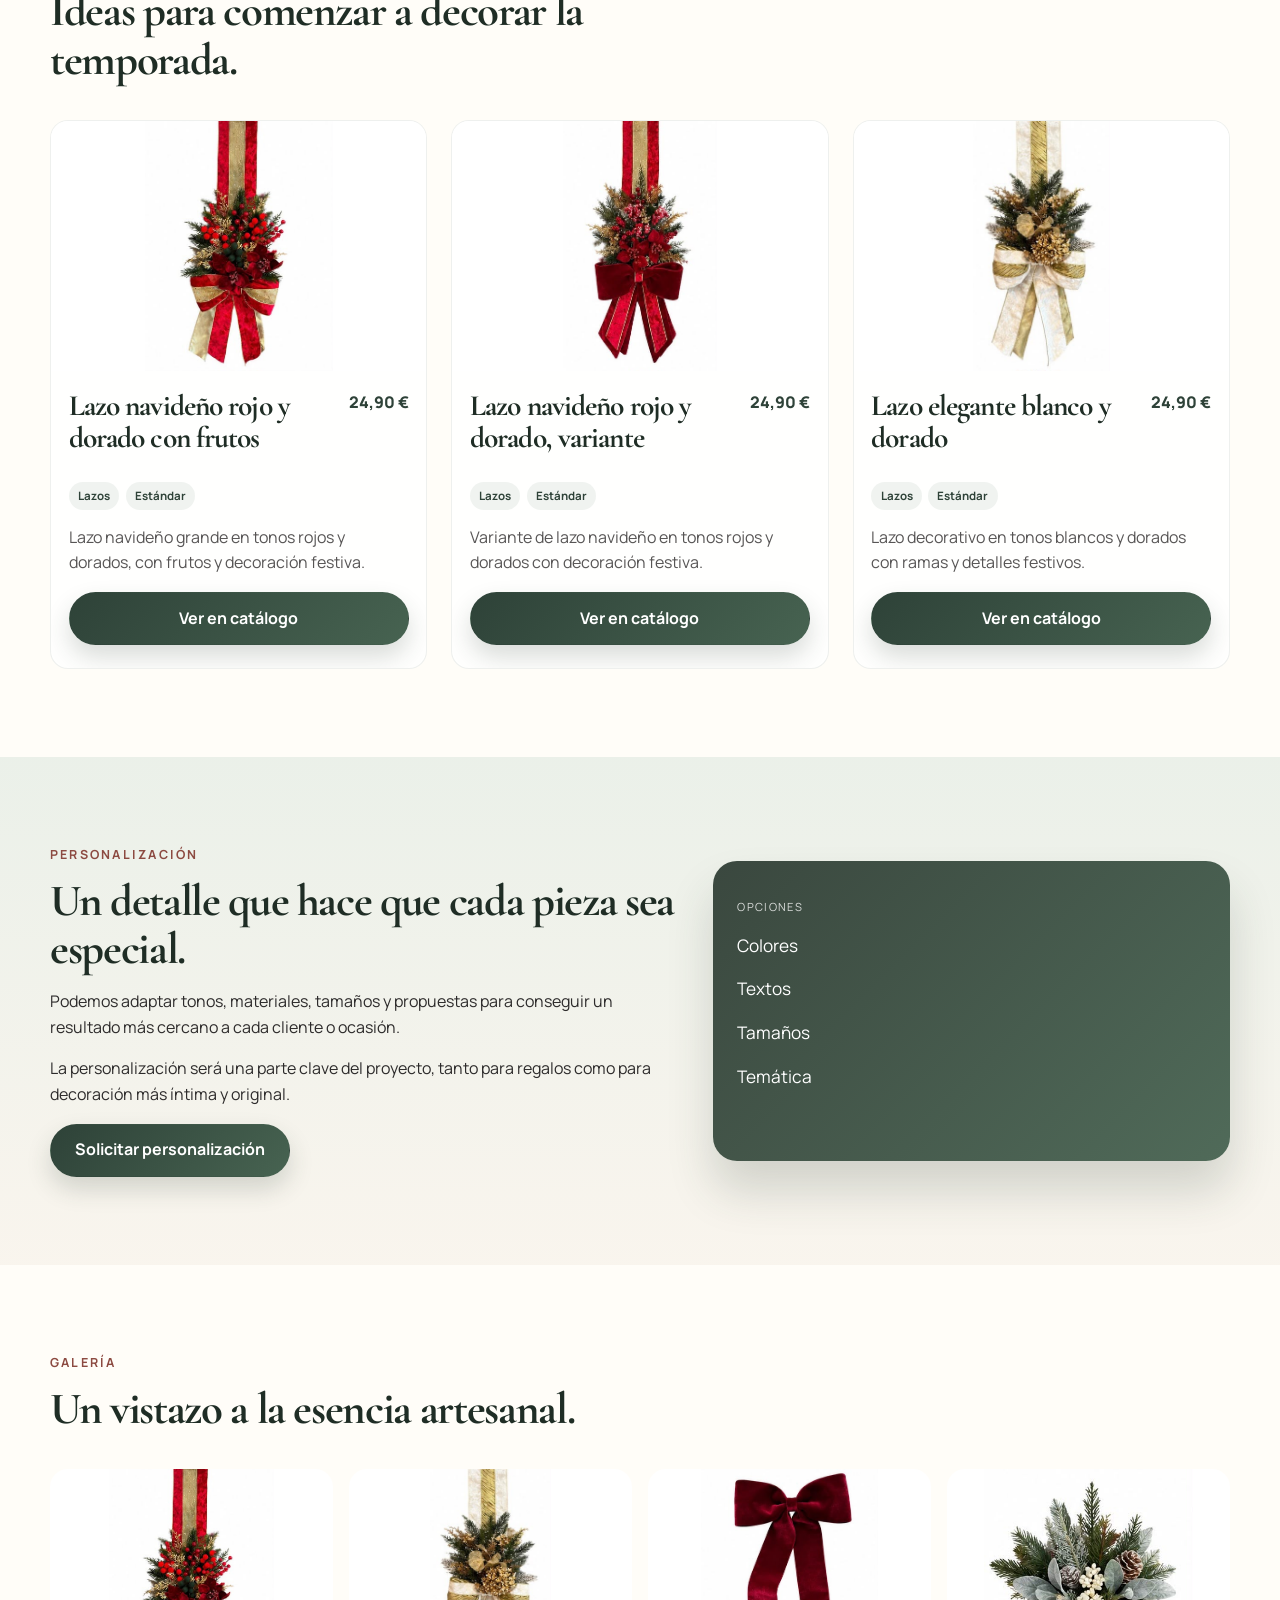
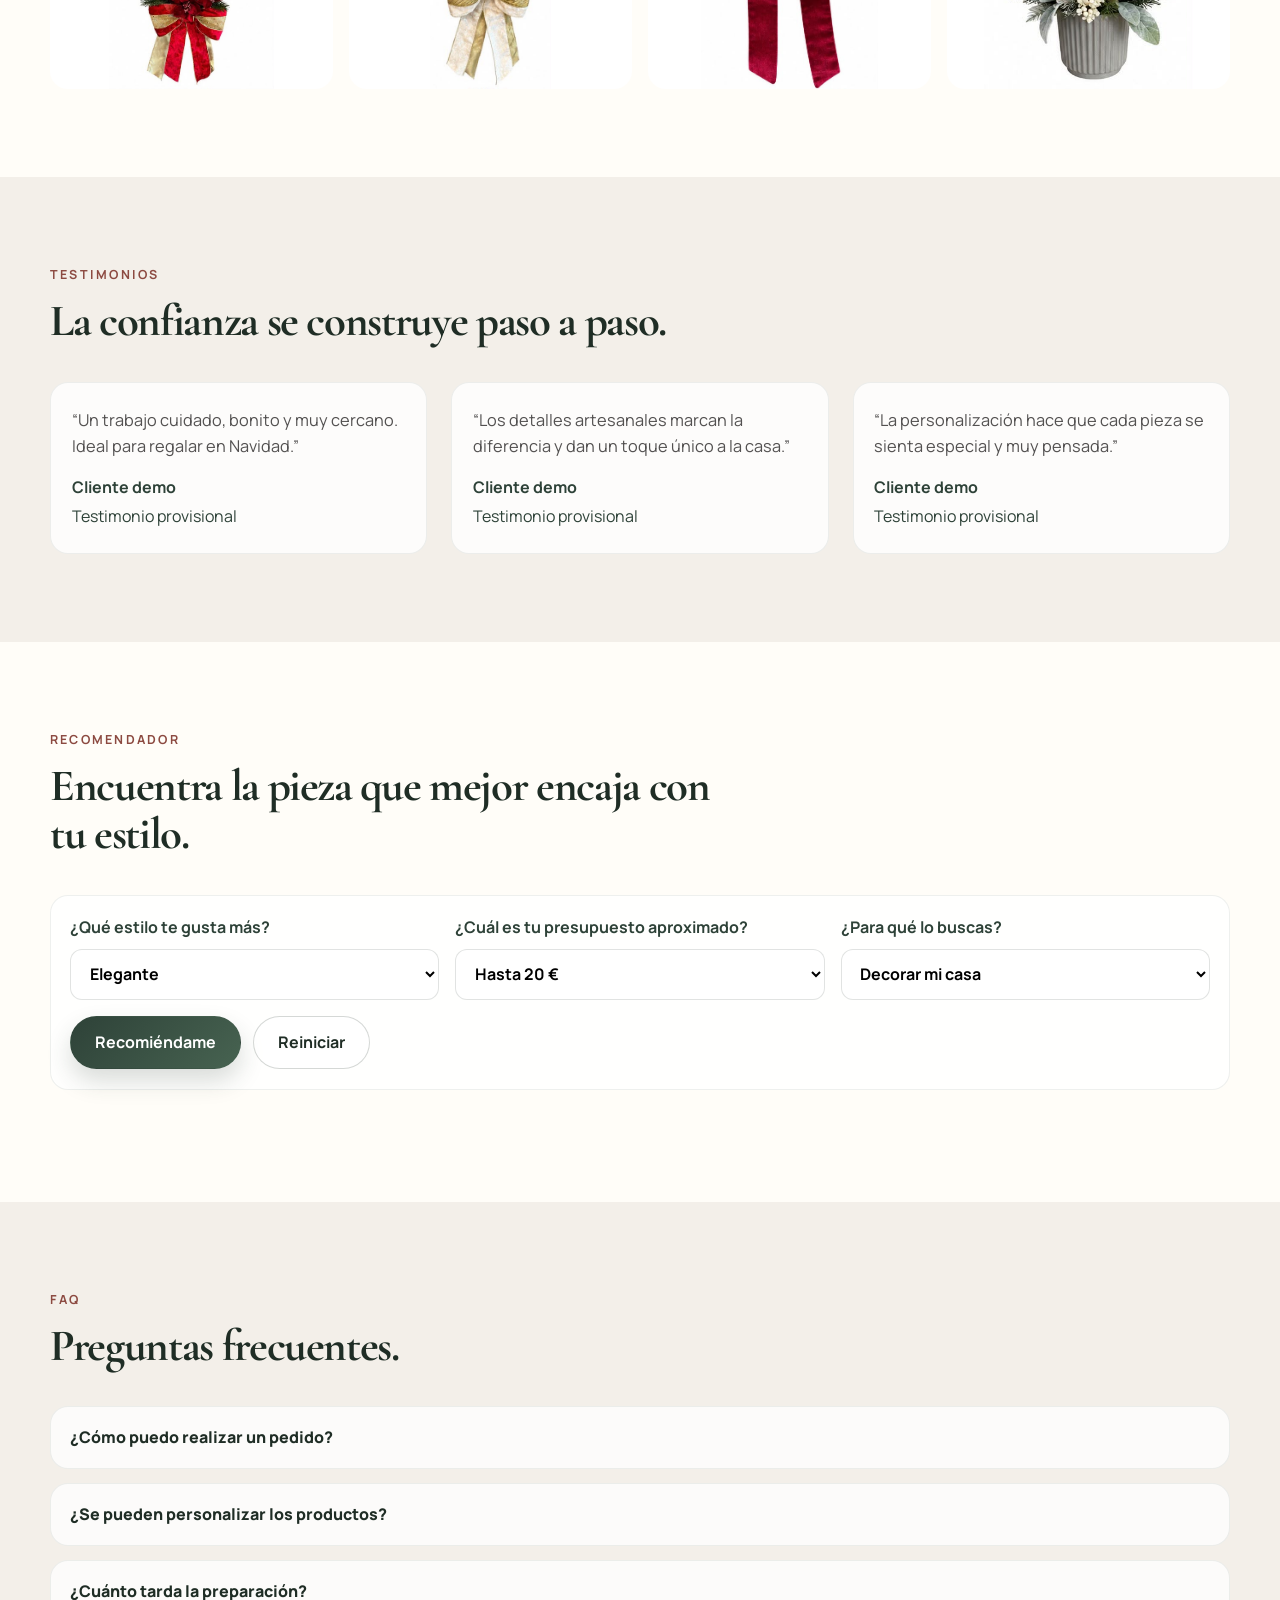
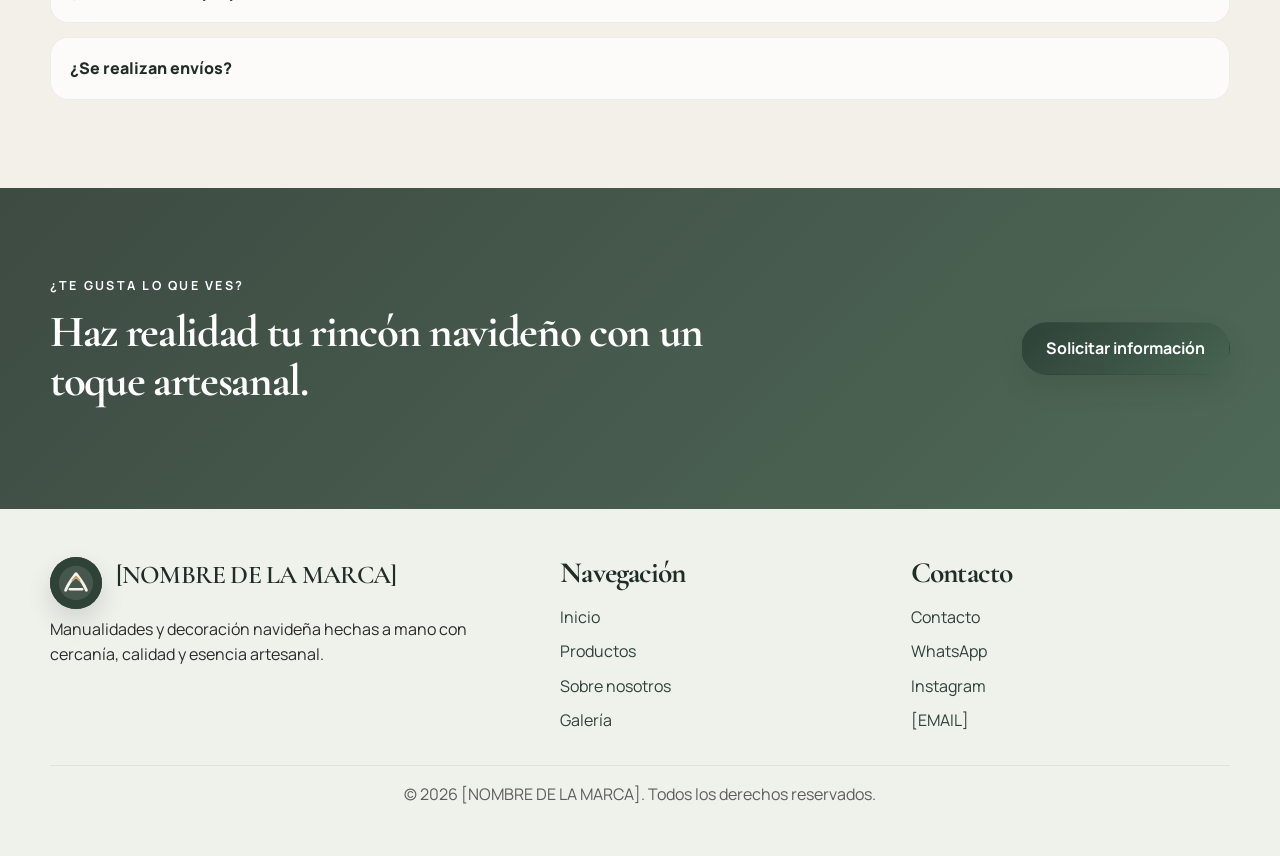
==== commit e94079ef: "2 commit" ====
--- a/index.html
+++ b/index.html
@@ -72,10 +72,10 @@
 
           <div class="hero__visual reveal">
             <div class="hero__card hero__card--main">
-              <img src="img/productos/corona-clasica.svg" alt="Corona navideña de ejemplo" />
+              <img src="img/productos/producto_1.jpeg" alt="Lazo grande rojo y dorado con frutos decorativos" />
             </div>
             <div class="hero__card hero__card--mini">
-              <img src="img/productos/adorno-arbol.svg" alt="Adorno navideño de ejemplo" />
+              <img src="img/productos/producto_8.jpeg" alt="Centro decorativo blanco, verde y dorado" />
             </div>
           </div>
         </div>
@@ -156,10 +156,10 @@
           </div>
 
           <div class="gallery-preview reveal">
-            <img src="img/galeria/galeria-1.svg" alt="Detalle artesanal de una decoración navideña" />
-            <img src="img/galeria/galeria-2.svg" alt="Trabajo artesanal de un adorno decorativo" />
-            <img src="img/galeria/galeria-3.svg" alt="Preparación de un centro de mesa navideño" />
-            <img src="img/galeria/galeria-4.svg" alt="Producto handmade con temática navideña" />
+            <img src="img/productos/producto_1.jpeg" alt="Lazo grande rojo y dorado con frutos decorativos" />
+            <img src="img/productos/producto_3.jpeg" alt="Lazo elegante blanco y dorado" />
+            <img src="img/productos/producto_5.jpeg" alt="Lazo grande de terciopelo burdeos" />
+            <img src="img/productos/producto_8.jpeg" alt="Centro decorativo blanco, verde y dorado" />
           </div>
         </div>
       </section>
@@ -329,7 +329,7 @@
           <h3>Contacto</h3>
           <ul class="footer-links">
             <li><a href="contacto.html">Contacto</a></li>
-            <li><a href="https://wa.me/?text=Hola%2C%20me%20gustar%C3%ADa%20saber%20m%C3%A1s%20sobre%20vuestros%20productos." target="_blank" rel="noreferrer">WhatsApp</a></li>
+            <li><a href="https://wa.me/34624527625?text=Hola%2C%20me%20gustar%C3%ADa%20saber%20m%C3%A1s%20sobre%20vuestros%20productos." target="_blank" rel="noreferrer">WhatsApp</a></li>
             <li><a href="https://instagram.com/[INSTAGRAM]" target="_blank" rel="noreferrer">Instagram</a></li>
             <li><a href="mailto:[EMAIL]">[EMAIL]</a></li>
           </ul>
--- a/css/styles.css
+++ b/css/styles.css
@@ -90,7 +90,7 @@
 .hero__card { background: rgba(255, 255, 255, 0.45); border: 1px solid rgba(47, 61, 52, 0.08); border-radius: var(--radius-lg); box-shadow: 0 25px 55px rgba(34, 43, 39, 0.12); overflow: hidden; }
 .hero__card--main { width: min(100%, 430px); aspect-ratio: 1 / 1.15; padding: 1rem; transform: rotate(-4deg); }
 .hero__card--mini { width: 180px; padding: 0.7rem; margin-left: -3.2rem; margin-top: -3rem; transform: rotate(8deg); }
-.hero__card img { width: 100%; height: 100%; object-fit: cover; border-radius: 18px; }
+.hero__card img { width: 100%; height: 100%; object-fit: contain; border-radius: 18px; background: #fff; }
 .section-heading { margin-bottom: 2.25rem; }
 .feature-grid, .values-grid, .testimonials-grid { display: grid; gap: 1.5rem; }
 .feature-grid { grid-template-columns: repeat(3, minmax(0, 1fr)); }
@@ -100,7 +100,8 @@
 .cards-grid { display: grid; grid-template-columns: repeat(3, minmax(0, 1fr)); gap: 1.5rem; }
 .product-card { overflow: hidden; }
 .product-card__image { position: relative; height: 250px; overflow: hidden; background: #e9e3db; }
-.product-card__image img { width: 100%; height: 100%; object-fit: cover; }
+.product-card__image img { width: 100%; height: 100%; object-fit: contain; background: #fff; }
+.product-image-next { position: absolute; right: 0.75rem; bottom: 0.75rem; border: 0; border-radius: 999px; padding: 0.5rem 0.8rem; background: rgba(255, 253, 248, 0.94); color: var(--forest-900); font-size: 0.78rem; font-weight: 800; cursor: pointer; }
 .product-card__body { padding: 1.2rem 1.1rem 1.4rem; }
 .product-card__head { display: flex; align-items: start; justify-content: space-between; gap: 0.75rem; margin-bottom: 0.75rem; }
 .product-card__price { font-weight: 800; color: var(--forest-700); }
@@ -121,9 +122,9 @@
 .mini-panel__label { display: inline-block; margin-bottom: 1rem; opacity: 0.8; letter-spacing: 0.12em; text-transform: uppercase; font-size: 0.7rem; }
 .mini-panel ul { list-style: none; padding: 0; margin: 0; display: grid; gap: 1rem; font-size: 1.08rem; }
 .gallery-preview { display: grid; grid-template-columns: repeat(4, minmax(0, 1fr)); gap: 1rem; }
-.gallery-preview img { width: 100%; height: 220px; object-fit: cover; border-radius: var(--radius-md); box-shadow: var(--shadow); }
+.gallery-preview img { width: 100%; height: 220px; object-fit: contain; border-radius: var(--radius-md); box-shadow: var(--shadow); background: #fff; }
 .gallery-grid { display: grid; grid-template-columns: repeat(3, minmax(0, 1fr)); gap: 1rem; }
-.gallery-grid img, .lightbox__image { width: 100%; height: 260px; object-fit: cover; border-radius: var(--radius-md); box-shadow: var(--shadow); cursor: pointer; transition: transform 0.25s ease; }
+.gallery-grid img, .lightbox__image { width: 100%; height: 260px; object-fit: contain; border-radius: var(--radius-md); box-shadow: var(--shadow); cursor: pointer; transition: transform 0.25s ease; background: #fff; }
 .gallery-grid img:hover, .gallery-grid img:focus-visible { transform: translateY(-2px); }
 .testimonials-grid { grid-template-columns: repeat(3, minmax(0, 1fr)); }
 .testimonial { padding: 1.5rem 1.3rem; }
@@ -215,8 +216,15 @@
 
 .catalog-summary {
   display: flex;
+  align-items: center;
+  gap: 0.8rem;
   justify-content: flex-end;
   margin-bottom: 1.2rem;
+}
+
+.cart-shortcut {
+  color: var(--rose);
+  font-weight: 800;
 }
 
 .result-count {
@@ -233,6 +241,56 @@
 }
 
 .cards-grid--catalog .product-card { position: relative; }
+
+.shopping-cart {
+  margin-top: 4rem;
+  padding: clamp(1.25rem, 3vw, 2.25rem);
+  background: var(--ivory);
+  border: 1px solid rgba(47, 61, 52, 0.1);
+  border-radius: var(--radius-lg);
+  box-shadow: var(--shadow);
+  scroll-margin-top: 100px;
+}
+
+.shopping-cart .section-heading { margin-bottom: 1.25rem; }
+.cart-empty { padding: 1rem; background: rgba(71, 99, 81, 0.07); border-radius: var(--radius-sm); color: var(--forest-700); }
+.cart-lines { display: grid; gap: 0.8rem; }
+.cart-item { display: grid; grid-template-columns: 88px minmax(0, 1fr) auto; gap: 1rem; align-items: center; padding: 0.9rem 0; border-bottom: 1px solid rgba(47, 61, 52, 0.1); }
+.cart-item > img { width: 88px; height: 88px; border-radius: var(--radius-sm); object-fit: cover; background: #e9e3db; }
+.cart-item__details h4 { margin: 0 0 0.2rem; color: var(--forest-900); }
+.cart-item__details > span { color: rgba(45, 43, 43, 0.75); font-size: 0.9rem; }
+.cart-item__controls { display: flex; flex-wrap: wrap; align-items: center; gap: 0.65rem; margin-top: 0.5rem; }
+.cart-item__controls button { min-width: 34px; min-height: 34px; border: 1px solid rgba(47, 61, 52, 0.18); border-radius: 8px; background: white; color: var(--forest-900); cursor: pointer; font-weight: 800; }
+.cart-item__controls .cart-item__remove { border: 0; color: var(--rose); text-decoration: underline; }
+.cart-checkout { display: grid; grid-template-columns: minmax(0, 1.2fr) minmax(250px, 0.8fr); gap: 1.5rem; margin-top: 1.5rem; }
+.delivery-options { display: grid; gap: 0.7rem; margin: 0; padding: 1.2rem; border: 1px solid rgba(47, 61, 52, 0.12); border-radius: var(--radius-md); }
+.delivery-options legend { padding: 0 0.4rem; color: var(--forest-900); font-weight: 800; }
+.delivery-option { display: grid; grid-template-columns: auto minmax(0, 1fr) auto; align-items: center; gap: 0.7rem; padding: 0.8rem; border: 1px solid rgba(47, 61, 52, 0.1); border-radius: var(--radius-sm); cursor: pointer; }
+.delivery-option input { accent-color: var(--forest-700); }
+.delivery-option strong { color: var(--forest-700); white-space: nowrap; }
+.shipping-message { margin: 0.25rem 0 0; color: var(--rose); font-weight: 800; }
+.shipping-message--free { color: #246b49; }
+.cart-summary { align-self: start; padding: 1.2rem; background: rgba(71, 99, 81, 0.07); border-radius: var(--radius-md); }
+.cart-summary > p { display: flex; justify-content: space-between; gap: 1rem; margin-bottom: 0.75rem; }
+.cart-summary__total { padding-top: 0.8rem; border-top: 1px solid rgba(47, 61, 52, 0.16); color: var(--forest-900); font-size: 1.15rem; }
+.cart-summary .btn { width: 100%; margin-top: 0.6rem; }
+.cart-summary .btn:disabled { cursor: not-allowed; opacity: 0.55; transform: none; }
+.cart-note { margin: 0.75rem 0 0; color: rgba(45, 43, 43, 0.75); font-size: 0.83rem; }
+.guest-checkout { margin-top: 1.25rem; }
+.guest-checkout h3 { margin-bottom: 0.35rem; font-size: 1.45rem; }
+.guest-checkout > p { color: rgba(45, 43, 43, 0.75); font-size: 0.88rem; }
+.guest-checkout .field-group input,
+.guest-checkout .field-group textarea {
+  width: 100%;
+  min-height: 46px;
+  padding: 0.7rem 0.8rem;
+  border: 1px solid rgba(47, 61, 52, 0.18);
+  border-radius: 10px;
+  background: var(--ivory);
+  color: var(--charcoal);
+}
+.guest-checkout .field-group textarea { resize: vertical; }
+.guest-checkout [hidden] { display: none; }
 
 .favorite-btn {
   position: absolute;
@@ -290,8 +348,9 @@
 .favorite-item img {
   width: 100%;
   height: 110px;
-  object-fit: cover;
+  object-fit: contain;
   border-radius: 12px;
+  background: #fff;
 }
 
 .favorite-item h3 {
@@ -424,8 +483,9 @@
 .recommendation-card img {
   width: 100%;
   height: 150px;
-  object-fit: cover;
+  object-fit: contain;
   border-radius: 12px;
+  background: #fff;
 }
 
 .recommendation-card__meta {
@@ -494,10 +554,17 @@
 }
 @media (max-width: 720px) {
   .nav-toggle { display: inline-flex; }
+  .nav-toggle { flex-shrink: 0; }
+  .brand { min-width: 0; }
+  .brand__name { max-width: calc(100vw - 170px); overflow: hidden; text-overflow: ellipsis; white-space: nowrap; }
   .site-nav { position: absolute; top: calc(100% + 8px); left: 0; right: 0; display: none; background: rgba(255, 253, 248, 0.98); border-bottom: 1px solid rgba(47, 61, 52, 0.1); padding: 1rem 0 1.2rem; }
   .site-nav.is-open { display: block; }
   .site-nav ul { flex-direction: column; align-items: flex-start; gap: 0.7rem; width: min(var(--container), calc(100% - 2rem)); margin: 0 auto; }
   .feature-grid, .cards-grid, .gallery-grid, .gallery-preview, .testimonials-grid, .values-grid, .recommender { grid-template-columns: 1fr; }
+  .cart-checkout { grid-template-columns: 1fr; }
+  .cart-item { grid-template-columns: 68px minmax(0, 1fr); }
+  .cart-item > img { width: 68px; height: 76px; }
+  .cart-item > strong { grid-column: 2; }
   .catalog-controls { grid-template-columns: 1fr; }
   .recommender__actions, .favorite-item__meta, .modal__actions, .product-card__actions { flex-direction: column; align-items: stretch; }
   .favorite-item { grid-template-columns: 1fr; }
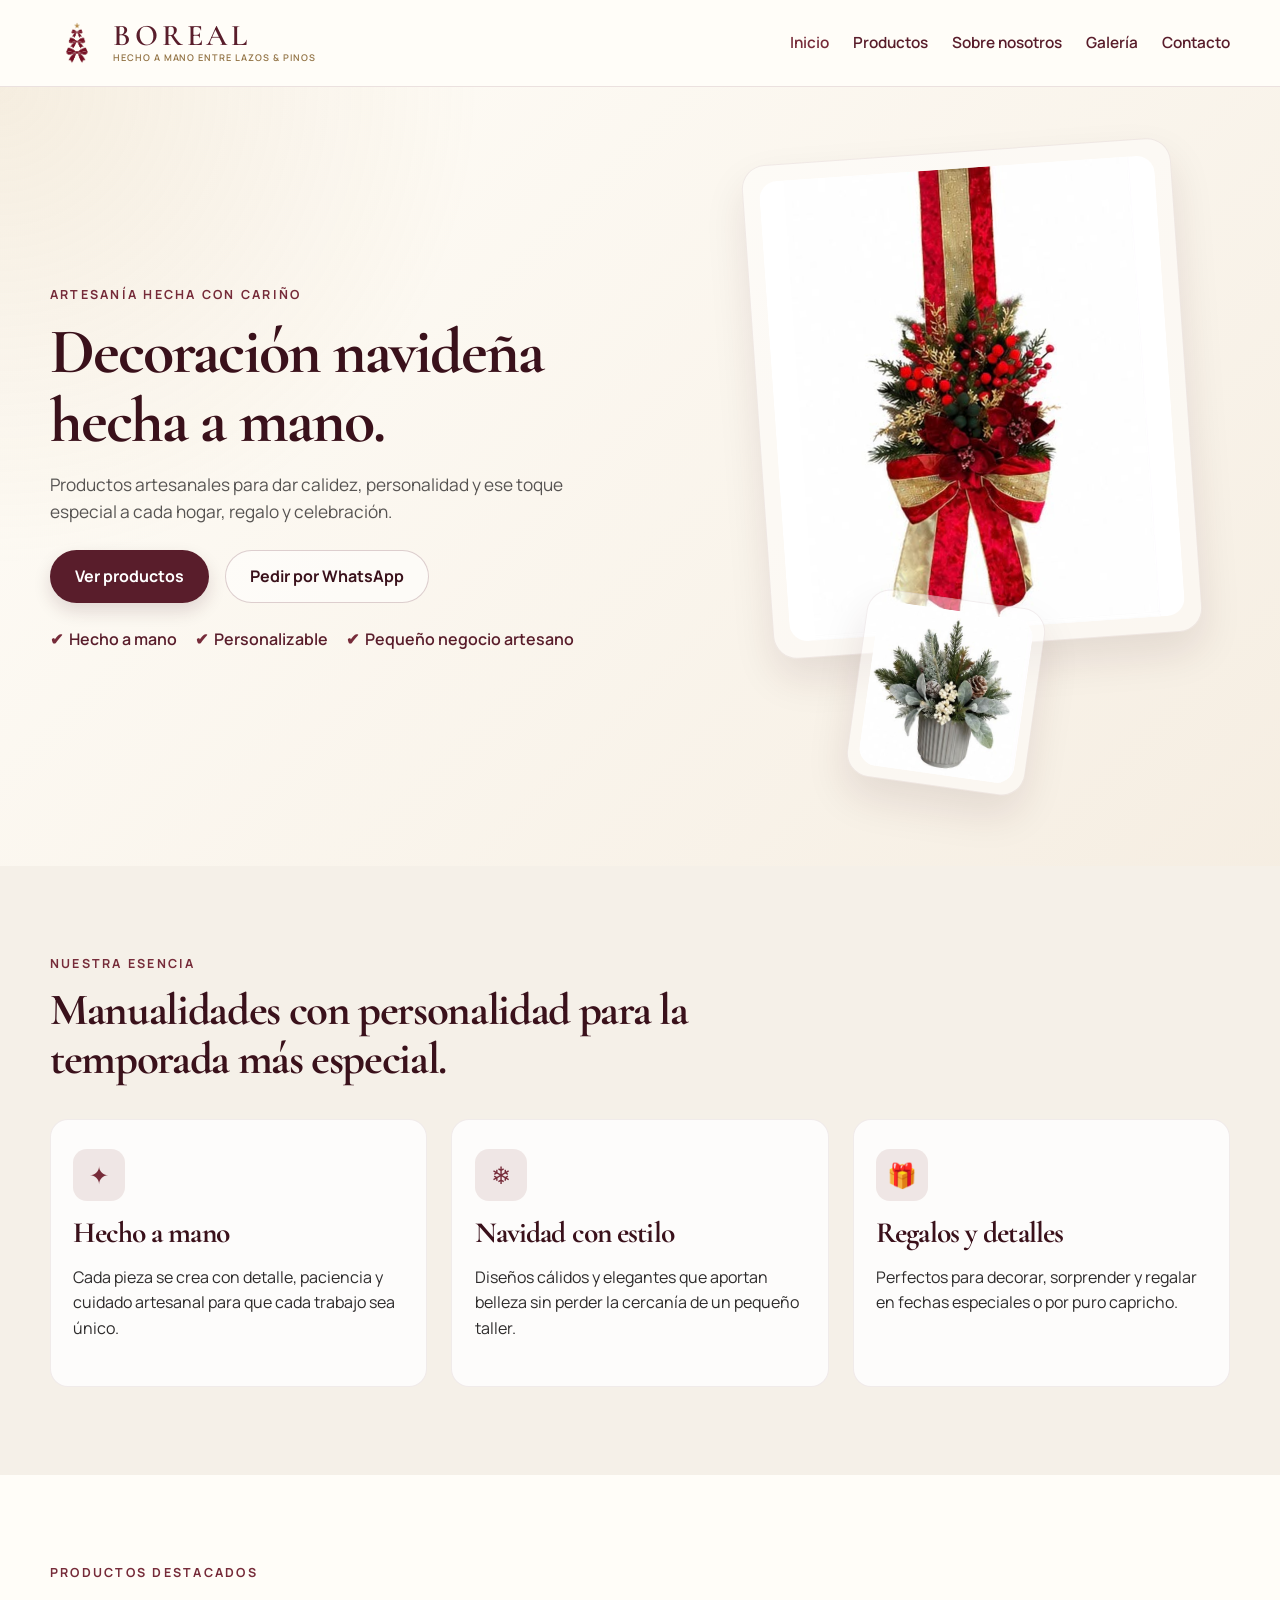
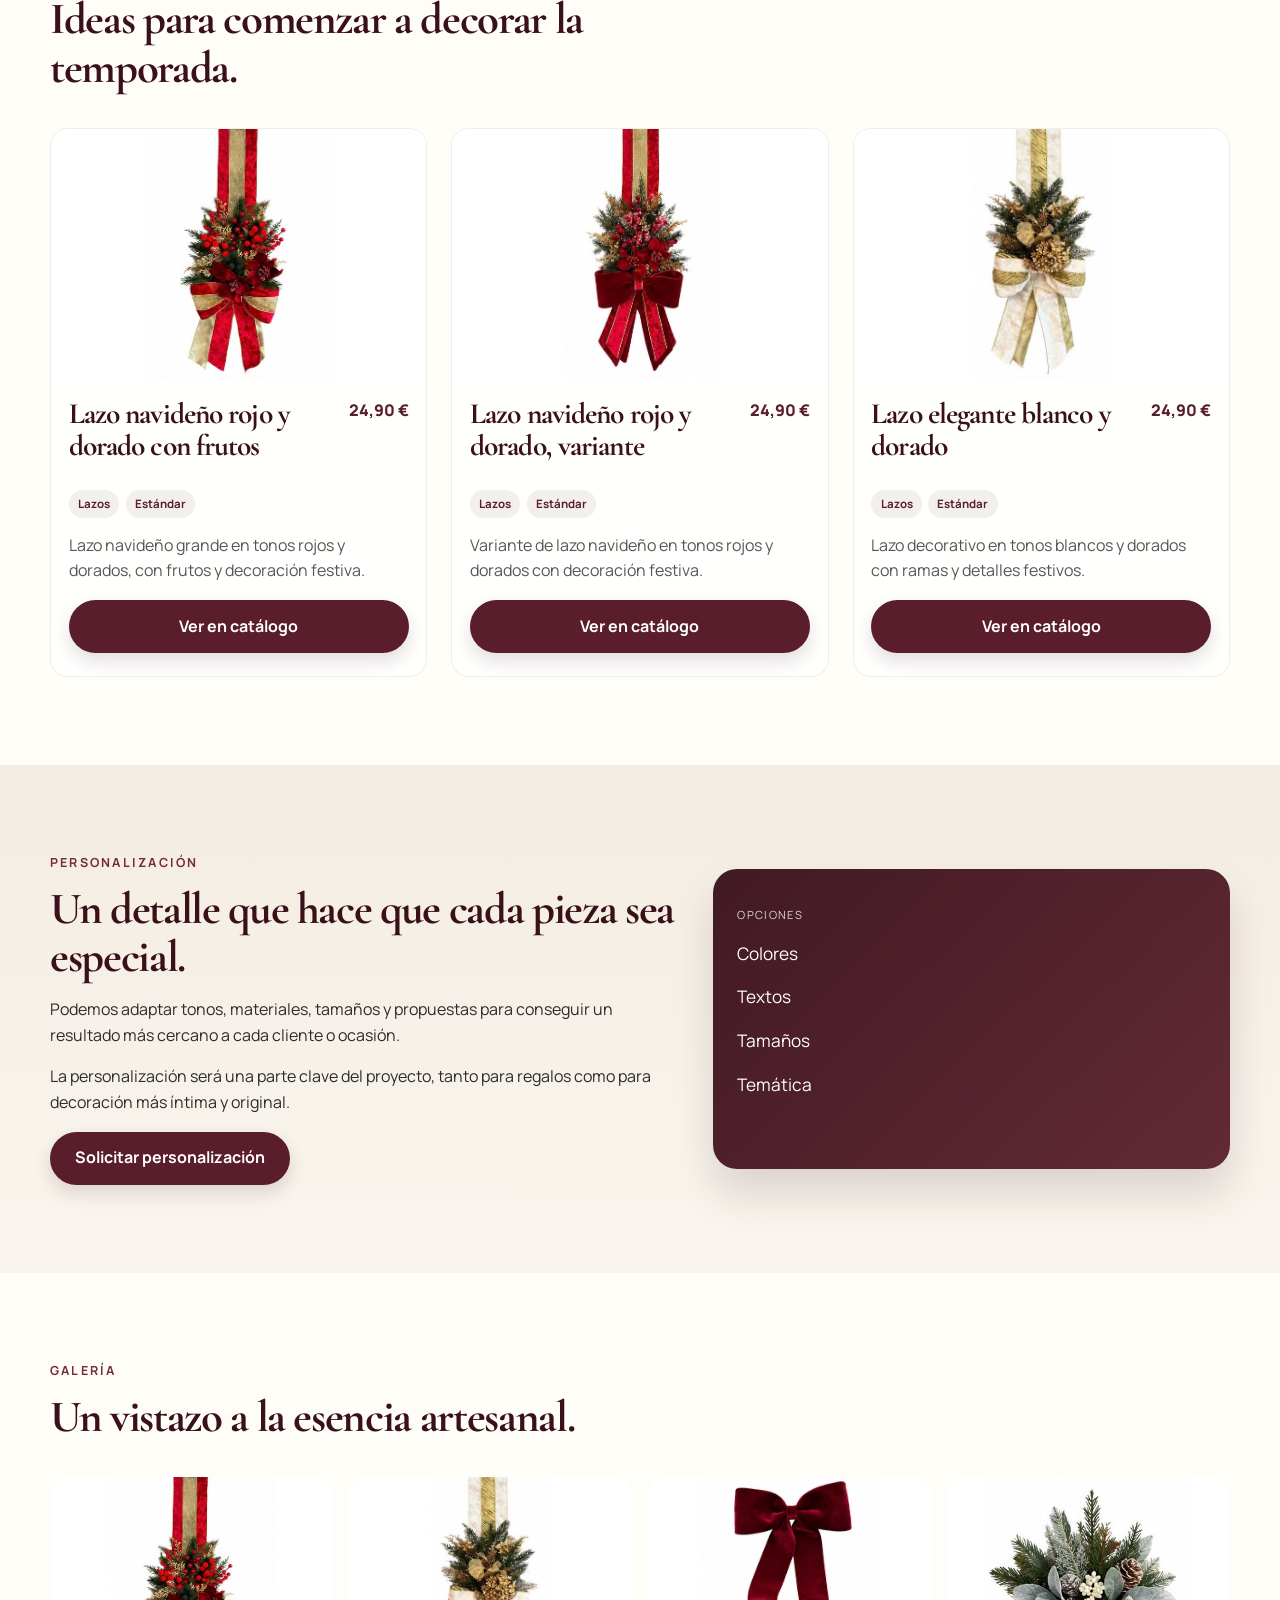
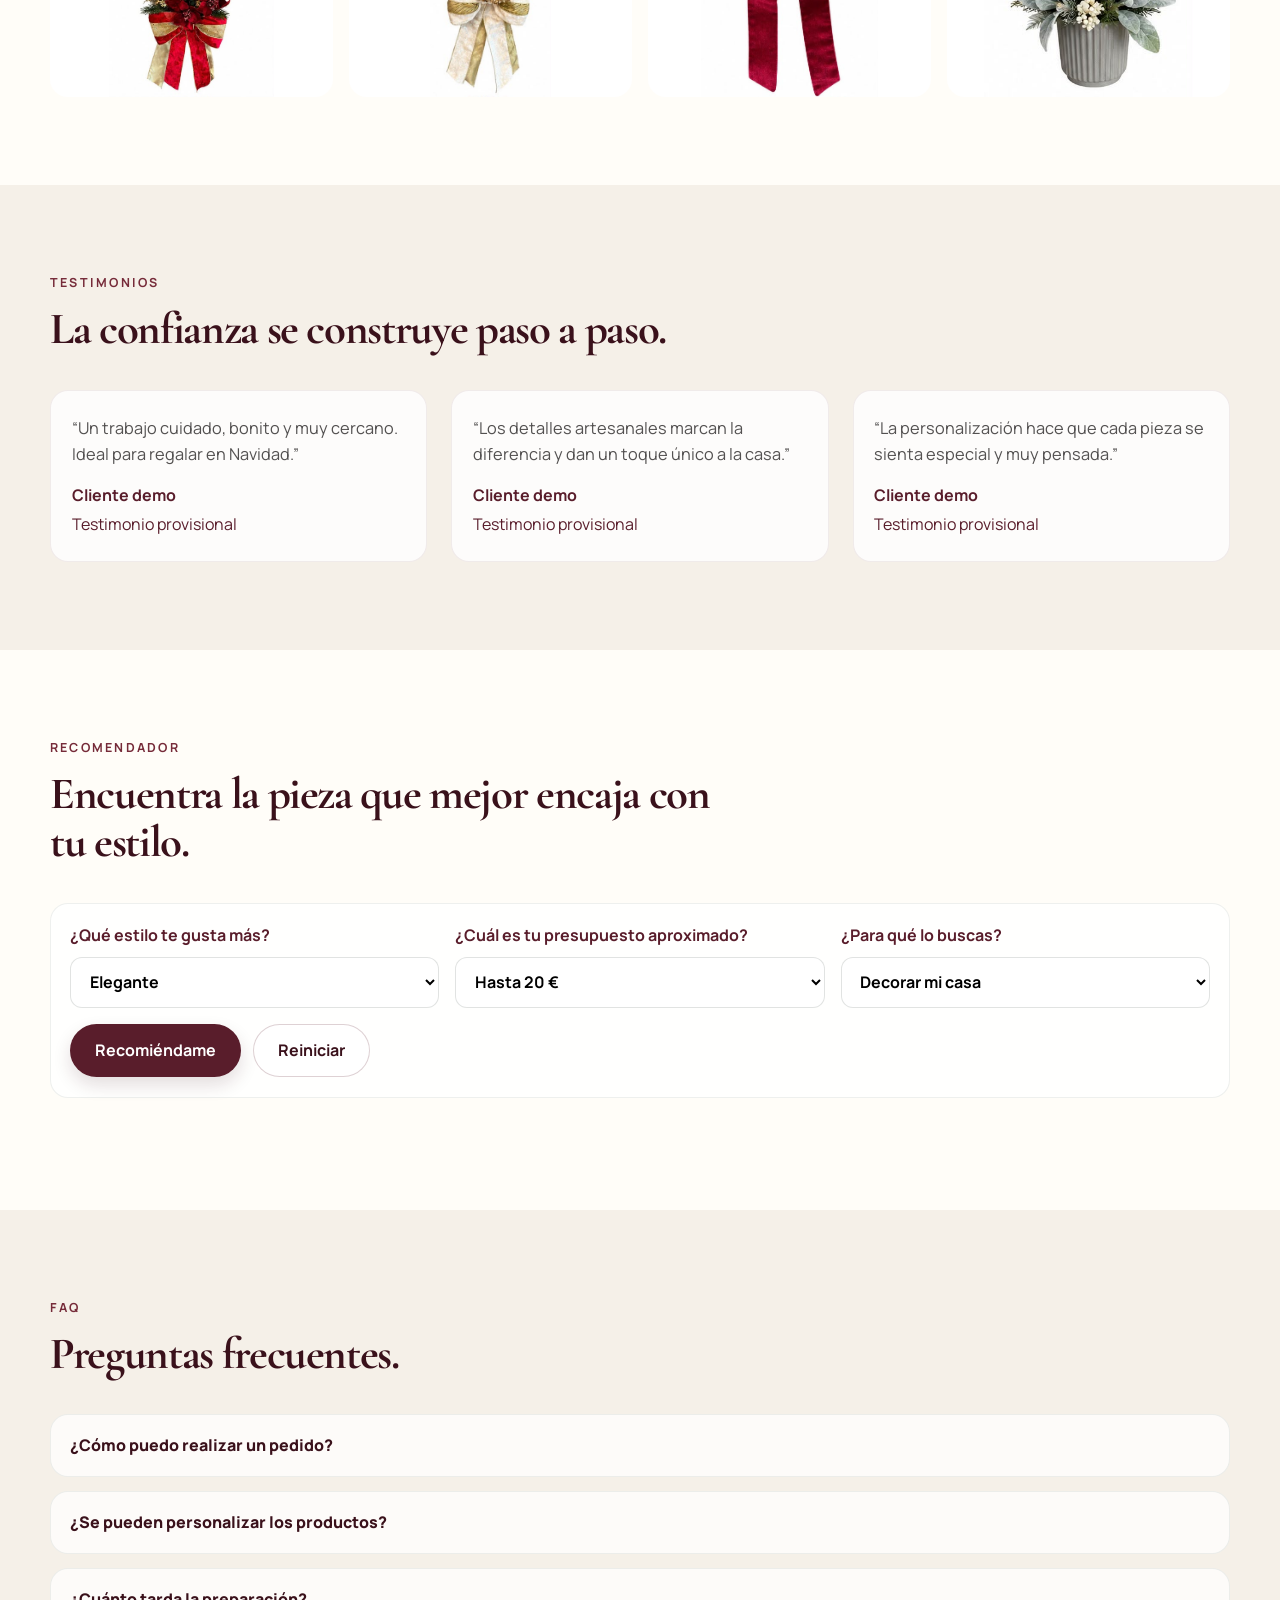
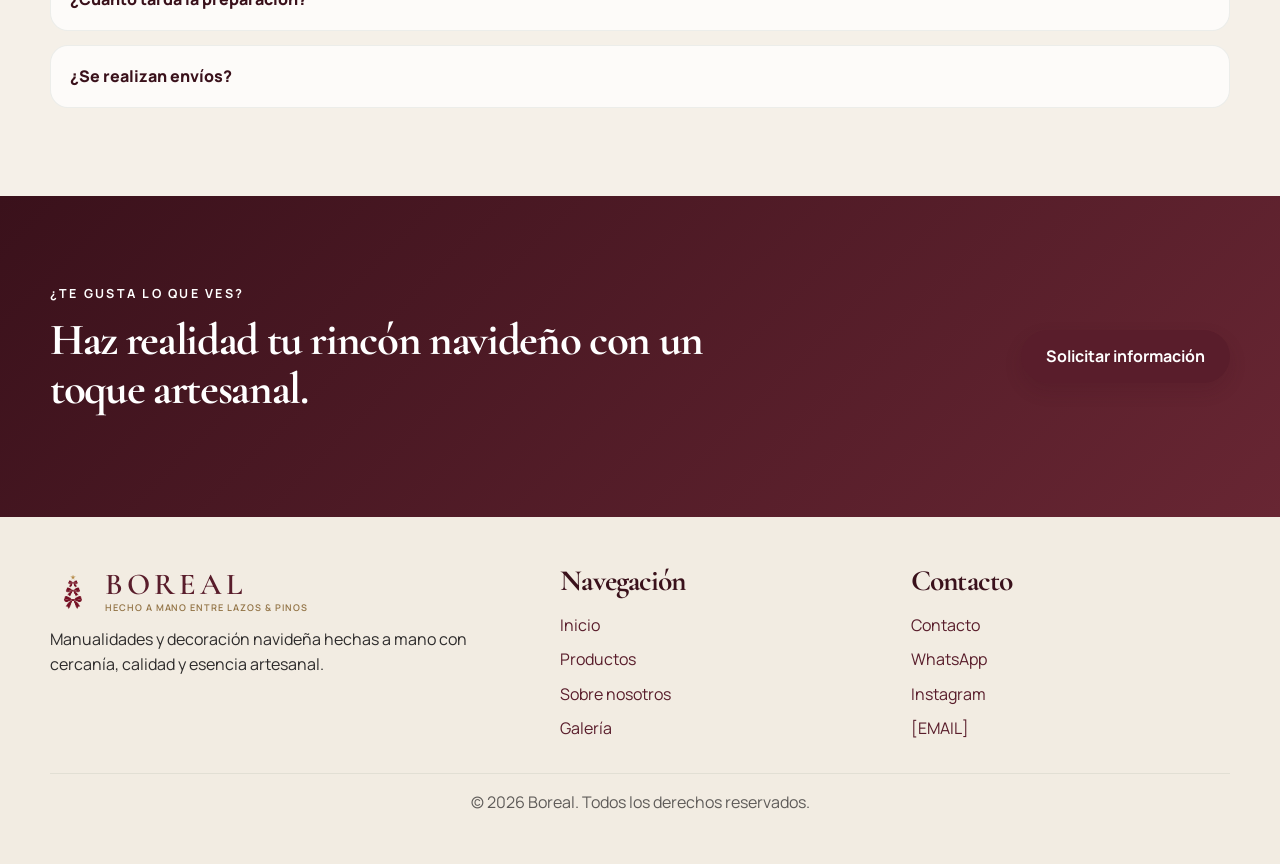
==== commit 2b3ae35e: "3 commit" ====
--- a/index.html
+++ b/index.html
@@ -3,19 +3,19 @@
   <head>
     <meta charset="UTF-8" />
     <meta name="viewport" content="width=device-width, initial-scale=1.0" />
-    <link rel="icon" href="img/logo/logo-placeholder.svg" type="image/svg+xml" />
-    <title>[NOMBRE DE LA MARCA] | Decoración navideña hecha a mano</title>
+    <link rel="icon" href="img/logo.png" type="image/png" />
+    <title>Boreal | Decoración navideña hecha a mano</title>
     <meta
       name="description"
       content="Descubre la decoración navideña artesanal hecha a mano. Productos personalizados, regalos y detalles con encanto para cada hogar."
     />
-    <meta property="og:title" content="[NOMBRE DE LA MARCA]" />
+    <meta property="og:title" content="Boreal" />
     <meta
       property="og:description"
       content="Manualidades y decoración navideña hechas a mano con un toque cercano y artesanal."
     />
     <meta property="og:type" content="website" />
-    <meta name="theme-color" content="#3d4f3d" />
+    <meta name="theme-color" content="#4b1723" />
     <link rel="preconnect" href="https://fonts.googleapis.com" />
     <link rel="preconnect" href="https://fonts.gstatic.com" crossorigin />
     <link
@@ -27,9 +27,12 @@
   <body data-page="home">
     <header class="site-header">
       <div class="container nav-wrapper">
-        <a href="index.html" class="brand" aria-label="Volver a inicio">
-          <img src="img/logo/logo-placeholder.svg" alt="Logo de [NOMBRE DE LA MARCA]" class="brand__logo" />
-          <span class="brand__name">[NOMBRE DE LA MARCA]</span>
+        <a href="index.html" class="brand" aria-label="Boreal, volver al inicio">
+          <img src="img/logo.png" alt="" class="brand__logo" />
+          <span class="brand__copy">
+            <span class="brand__name">BOREAL</span>
+            <span class="brand__tagline">Hecho a mano entre lazos &amp; pinos</span>
+          </span>
         </a>
 
         <button class="nav-toggle" aria-expanded="false" aria-controls="site-nav" aria-label="Abrir menú">
@@ -309,8 +312,11 @@
       <div class="container footer-grid">
         <div>
           <a href="index.html" class="brand brand--footer">
-            <img src="img/logo/logo-placeholder.svg" alt="Logo de [NOMBRE DE LA MARCA]" class="brand__logo" />
-            <span class="brand__name">[NOMBRE DE LA MARCA]</span>
+            <img src="img/logo.png" alt="" class="brand__logo" />
+            <span class="brand__copy">
+              <span class="brand__name">BOREAL</span>
+              <span class="brand__tagline">Hecho a mano entre lazos &amp; pinos</span>
+            </span>
           </a>
           <p>Manualidades y decoración navideña hechas a mano con cercanía, calidad y esencia artesanal.</p>
         </div>
@@ -337,7 +343,7 @@
       </div>
 
       <div class="container footer-bottom">
-        <p>© <span id="year"></span> [NOMBRE DE LA MARCA]. Todos los derechos reservados.</p>
+        <p>© <span id="year"></span> Boreal. Todos los derechos reservados.</p>
       </div>
     </footer>
 
--- a/css/styles.css
+++ b/css/styles.css
@@ -1,15 +1,15 @@
 :root {
-  --forest-900: #1f2d25;
-  --forest-700: #2e4238;
-  --forest-500: #476351;
-  --pine-200: #dfe7dc;
-  --cream: #f7f2ea;
+  --forest-900: #3a111b;
+  --forest-700: #591d2b;
+  --forest-500: #7a3541;
+  --pine-200: #eee6dc;
+  --cream: #f6f0e5;
   --ivory: #fffdf8;
-  --rose: #8c4a41;
-  --rose-soft: #c78d82;
-  --gold: #c7a76a;
+  --rose: #762b39;
+  --rose-soft: #b88b61;
+  --gold: #c6a46a;
   --charcoal: #2d2b2b;
-  --shadow: rgba(31, 45, 37, 0.14);
+  --shadow: rgba(58, 17, 27, 0.1);
   --radius-lg: 24px;
   --radius-md: 18px;
   --radius-sm: 12px;
@@ -49,18 +49,22 @@
   margin-bottom: 0.75rem;
 }
 .section { padding: 5.5rem 0; }
-.section--light { background: #f3efe9; }
-.section--muted { background: linear-gradient(180deg, rgba(228, 236, 228, 0.75), rgba(247, 242, 234, 0.75)); }
+.section--light { background: #f5f0e8; }
+.section--muted { background: linear-gradient(180deg, rgba(239, 230, 219, 0.72), rgba(247, 242, 234, 0.75)); }
 .site-header {
   position: sticky; top: 0; z-index: 20; background: rgba(255, 253, 248, 0.9); backdrop-filter: blur(14px);
-  border-bottom: 1px solid rgba(47, 61, 52, 0.12);
+  border-bottom: 1px solid rgba(89, 29, 43, 0.12);
 }
 .nav-wrapper {
-  display: flex; align-items: center; justify-content: space-between; min-height: 78px; gap: 1rem;
-}
-.brand { display: inline-flex; align-items: center; gap: 0.85rem; flex-shrink: 0; }
-.brand__logo { width: 52px; height: 52px; border-radius: 50%; object-fit: cover; background: var(--forest-700); box-shadow: 0 12px 25px rgba(47, 61, 52, 0.15); }
-.brand__name { font-size: clamp(1.5rem, 2vw, 2.1rem); font-weight: 600; }
+  display: flex; align-items: center; justify-content: space-between; min-height: 86px; gap: 1rem;
+}
+.brand { display: inline-flex; align-items: center; gap: 0.55rem; flex-shrink: 0; }
+.brand__logo { width: 54px; height: 64px; flex: 0 0 auto; object-fit: contain; }
+.brand__copy { display: grid; gap: 0.12rem; }
+.brand__name { margin: 0; color: var(--forest-700); font-size: clamp(1.8rem, 2.35vw, 2.35rem); font-weight: 600; letter-spacing: 0.13em; line-height: 0.95; }
+.brand__tagline { color: #927345; font-size: clamp(0.5rem, 0.72vw, 0.64rem); font-weight: 600; letter-spacing: 0.105em; line-height: 1.25; text-transform: uppercase; white-space: nowrap; }
+.brand--footer .brand__logo { width: 46px; height: 54px; }
+.brand--footer .brand__name { font-size: 1.9rem; }
 .site-nav ul {
   display: flex; align-items: center; gap: 1.5rem; list-style: none; margin: 0; padding: 0;
 }
@@ -68,10 +72,10 @@
 .site-nav a:hover, .site-nav a:focus-visible, .site-nav a.active { color: var(--rose); }
 .nav-toggle {
   display: none; flex-direction: column; justify-content: center; gap: 0.25rem; width: 46px; height: 46px;
-  border: 1px solid rgba(47, 61, 52, 0.15); border-radius: 12px; background: transparent; cursor: pointer;
+  border: 1px solid rgba(89, 29, 43, 0.15); border-radius: 12px; background: transparent; cursor: pointer;
 }
 .nav-toggle span { display: block; width: 20px; height: 2px; background: var(--forest-900); margin: 0 auto; border-radius: 2px; }
-.hero { padding: 4rem 0 5rem; background: radial-gradient(circle at top left, rgba(199, 167, 106, 0.18), transparent 32%), linear-gradient(135deg, rgba(255, 253, 248, 0.92), rgba(241, 234, 224, 0.95)); }
+.hero { padding: 4rem 0 5rem; background: radial-gradient(circle at top left, rgba(198, 164, 106, 0.17), transparent 32%), linear-gradient(135deg, rgba(255, 253, 248, 0.92), rgba(245, 237, 225, 0.95)); }
 .hero__grid, .personalization, .story-grid, .contact-grid { display: grid; gap: 2rem; align-items: center; }
 .hero__grid { grid-template-columns: 1.1fr 0.9fr; }
 .hero__content, .hero__visual, .personalization__content, .personalization__visual, .story-image, .story-copy, .contact-panel { position: relative; }
@@ -82,19 +86,20 @@
   border-radius: 999px; border: 1px solid transparent; font-weight: 700; transition: transform 0.2s ease, box-shadow 0.2s ease, background-color 0.2s ease;
 }
 .btn:hover, .btn:focus-visible { transform: translateY(-1px); }
-.btn--primary { background: linear-gradient(135deg, var(--forest-700), var(--forest-500)); color: white; box-shadow: 0 12px 24px rgba(47, 61, 52, 0.18); }
-.btn--secondary { background: rgba(255, 255, 255, 0.5); border-color: rgba(47, 61, 52, 0.2); color: var(--forest-900); }
+.btn--primary { background: var(--forest-700); color: white; box-shadow: 0 8px 18px rgba(58, 17, 27, 0.14); }
+.btn--primary:hover, .btn--primary:focus-visible { background: var(--forest-900); }
+.btn--secondary { background: rgba(255, 255, 255, 0.5); border-color: rgba(89, 29, 43, 0.2); color: var(--forest-900); }
 .hero__highlights { list-style: none; display: flex; flex-wrap: wrap; gap: 0.85rem 1.1rem; padding: 0; margin: 1rem 0 0; color: var(--forest-700); font-weight: 600; }
 .hero__highlights li::before { content: "✔"; color: var(--rose); margin-right: 0.4rem; }
 .hero__visual { display: grid; place-items: center; min-height: 460px; }
-.hero__card { background: rgba(255, 255, 255, 0.45); border: 1px solid rgba(47, 61, 52, 0.08); border-radius: var(--radius-lg); box-shadow: 0 25px 55px rgba(34, 43, 39, 0.12); overflow: hidden; }
+.hero__card { background: rgba(255, 255, 255, 0.45); border: 1px solid rgba(89, 29, 43, 0.08); border-radius: var(--radius-lg); box-shadow: 0 20px 42px rgba(58, 17, 27, 0.1); overflow: hidden; }
 .hero__card--main { width: min(100%, 430px); aspect-ratio: 1 / 1.15; padding: 1rem; transform: rotate(-4deg); }
 .hero__card--mini { width: 180px; padding: 0.7rem; margin-left: -3.2rem; margin-top: -3rem; transform: rotate(8deg); }
 .hero__card img { width: 100%; height: 100%; object-fit: contain; border-radius: 18px; background: #fff; }
 .section-heading { margin-bottom: 2.25rem; }
 .feature-grid, .values-grid, .testimonials-grid { display: grid; gap: 1.5rem; }
 .feature-grid { grid-template-columns: repeat(3, minmax(0, 1fr)); }
-.feature-card, .value-card, .testimonial, .product-card, .contact-panel { background: rgba(255, 255, 255, 0.8); border: 1px solid rgba(47, 61, 52, 0.08); border-radius: var(--radius-md); box-shadow: var(--shadow); }
+.feature-card, .value-card, .testimonial, .product-card, .contact-panel { background: rgba(255, 255, 255, 0.8); border: 1px solid rgba(89, 29, 43, 0.08); border-radius: var(--radius-md); box-shadow: var(--shadow); }
 .feature-card, .value-card { padding: 1.8rem 1.4rem; }
 .feature-card__icon { width: 52px; height: 52px; display: grid; place-items: center; margin-bottom: 1rem; border-radius: 14px; background: rgba(140, 74, 65, 0.12); color: var(--rose); font-size: 1.5rem; }
 .cards-grid { display: grid; grid-template-columns: repeat(3, minmax(0, 1fr)); gap: 1.5rem; }
@@ -107,17 +112,17 @@
 .product-card__price { font-weight: 800; color: var(--forest-700); }
 .product-card__badge { display: inline-flex; align-items: center; padding: 0.35rem 0.7rem; border-radius: 999px; background: rgba(199, 167, 106, 0.14); color: var(--forest-700); font-size: 0.72rem; font-weight: 700; text-transform: uppercase; }
 .product-card__meta { display: flex; flex-wrap: wrap; gap: 0.4rem; margin-bottom: 0.9rem; }
-.meta-pill { display: inline-flex; align-items: center; padding: 0.32rem 0.58rem; border-radius: 999px; background: rgba(71, 99, 81, 0.08); color: var(--forest-700); font-size: 0.72rem; font-weight: 700; }
+.meta-pill { display: inline-flex; align-items: center; padding: 0.32rem 0.58rem; border-radius: 999px; background: rgba(89, 29, 43, 0.07); color: var(--forest-700); font-size: 0.72rem; font-weight: 700; }
 .meta-pill--warning { background: rgba(199, 167, 106, 0.14); }
 .product-card__description { color: rgba(45, 43, 43, 0.8); margin-bottom: 1rem; }
 .product-card__actions { display: flex; align-items: center; justify-content: space-between; gap: 0.75rem; }
 .product-card__actions .btn { flex: 1; padding-inline: 0.9rem; }
 .product-card__status { font-size: 0.75rem; font-weight: 700; text-transform: uppercase; letter-spacing: 0.08em; }
-.product-card__status--available { color: #246b49; }
+.product-card__status--available { color: #4f6c4b; }
 .product-card__status--unavailable { color: #7a4d4d; }
 .personalization { grid-template-columns: 1.1fr 0.9fr; }
 .mini-panel {
-  background: linear-gradient(135deg, rgba(47, 61, 52, 0.94), rgba(71, 99, 81, 0.95)); min-height: 300px; border-radius: var(--radius-lg); padding: 2rem 1.5rem; color: white; box-shadow: 0 30px 46px rgba(47, 61, 52, 0.18);
+  background: linear-gradient(135deg, rgba(58, 17, 27, 0.96), rgba(89, 29, 43, 0.94)); min-height: 300px; border-radius: var(--radius-lg); padding: 2rem 1.5rem; color: white; box-shadow: 0 24px 40px rgba(58, 17, 27, 0.14);
 }
 .mini-panel__label { display: inline-block; margin-bottom: 1rem; opacity: 0.8; letter-spacing: 0.12em; text-transform: uppercase; font-size: 0.7rem; }
 .mini-panel ul { list-style: none; padding: 0; margin: 0; display: grid; gap: 1rem; font-size: 1.08rem; }
@@ -130,14 +135,14 @@
 .testimonial { padding: 1.5rem 1.3rem; }
 .testimonial p { color: rgba(45, 43, 43, 0.82); font-size: 1.02rem; }
 .testimonial__meta { display: flex; flex-direction: column; gap: 0.2rem; color: var(--forest-700); }
-.CTA { background: linear-gradient(135deg, rgba(47, 61, 52, 0.93), rgba(71, 99, 81, 0.96)); color: white; }
+.CTA { background: linear-gradient(135deg, #3a111b, #682633); color: white; }
 .CTA__content { display: flex; align-items: center; justify-content: space-between; gap: 1.5rem; }
 .CTA__content h2, .CTA__content .eyebrow { color: white; }
-.site-footer { background: #eff1eb; padding-top: 3rem; }
+.site-footer { background: #f2ece2; padding-top: 3rem; }
 .footer-grid { display: grid; grid-template-columns: 1.5fr 1fr 1fr; gap: 2rem; padding-bottom: 2rem; }
 .footer-links { list-style: none; padding: 0; margin: 0; display: grid; gap: 0.55rem; color: var(--forest-700); }
 .footer-bottom { border-top: 1px solid rgba(47, 61, 52, 0.08); padding: 1rem 0 2rem; text-align: center; color: rgba(45, 43, 43, 0.75); }
-.page-hero { padding: 4.5rem 0 2.5rem; background: linear-gradient(135deg, rgba(255, 253, 248, 0.9), rgba(225, 229, 216, 0.9)); }
+.page-hero { padding: 4.5rem 0 2.5rem; background: linear-gradient(135deg, rgba(255, 253, 248, 0.92), rgba(239, 230, 219, 0.9)); }
 .small-hero { padding-bottom: 2rem; }
 .page-hero__content { max-width: 760px; }
 .filter-bar { display: flex; flex-wrap: wrap; gap: 0.75rem; margin-bottom: 2rem; }
@@ -556,7 +561,12 @@
   .nav-toggle { display: inline-flex; }
   .nav-toggle { flex-shrink: 0; }
   .brand { min-width: 0; }
-  .brand__name { max-width: calc(100vw - 170px); overflow: hidden; text-overflow: ellipsis; white-space: nowrap; }
+  .brand { gap: 0.4rem; }
+  .brand__logo { width: 44px; height: 54px; }
+  .brand__copy { max-width: min(190px, calc(100vw - 126px)); }
+  .brand__name { font-size: clamp(1.6rem, 6.2vw, 1.95rem); }
+  .brand__tagline { font-size: 0.48rem; letter-spacing: 0.055em; white-space: normal; }
+  .brand--footer .brand__logo { width: 42px; height: 50px; }
   .site-nav { position: absolute; top: calc(100% + 8px); left: 0; right: 0; display: none; background: rgba(255, 253, 248, 0.98); border-bottom: 1px solid rgba(47, 61, 52, 0.1); padding: 1rem 0 1.2rem; }
   .site-nav.is-open { display: block; }
   .site-nav ul { flex-direction: column; align-items: flex-start; gap: 0.7rem; width: min(var(--container), calc(100% - 2rem)); margin: 0 auto; }
